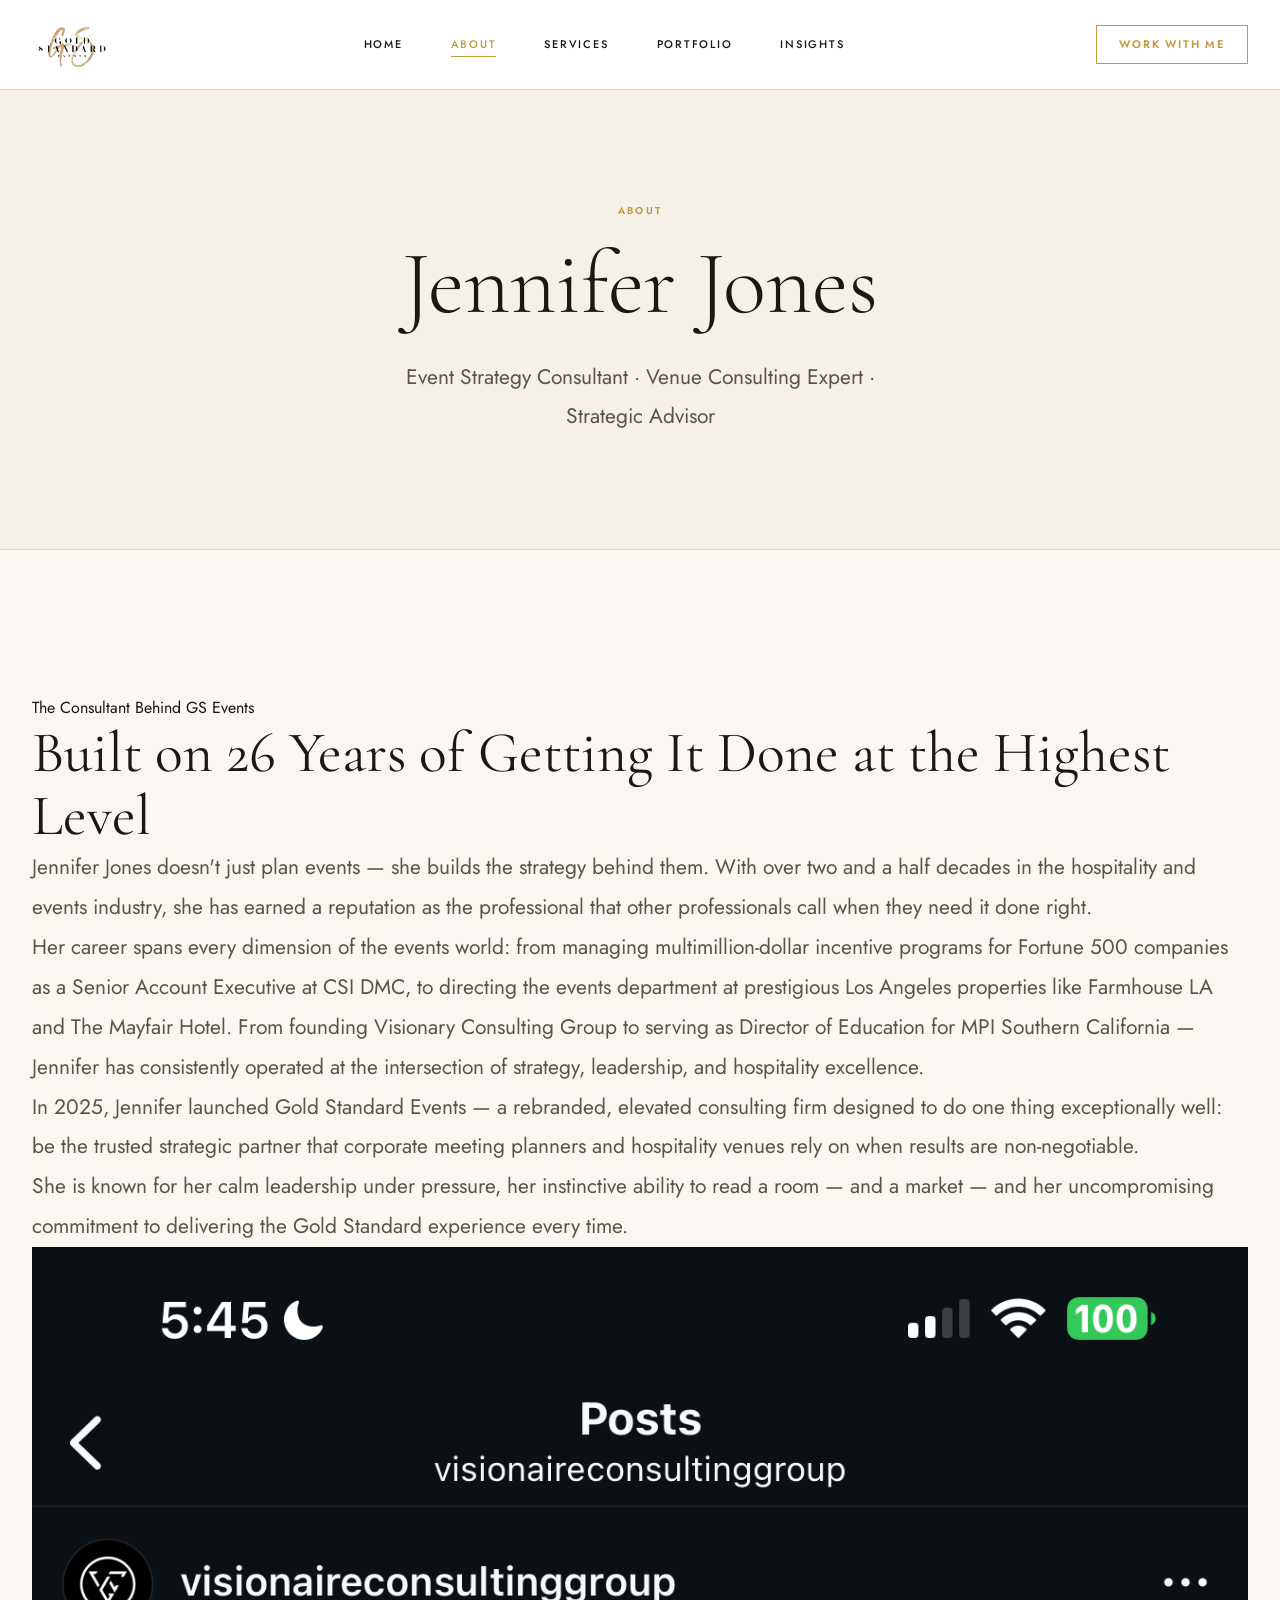
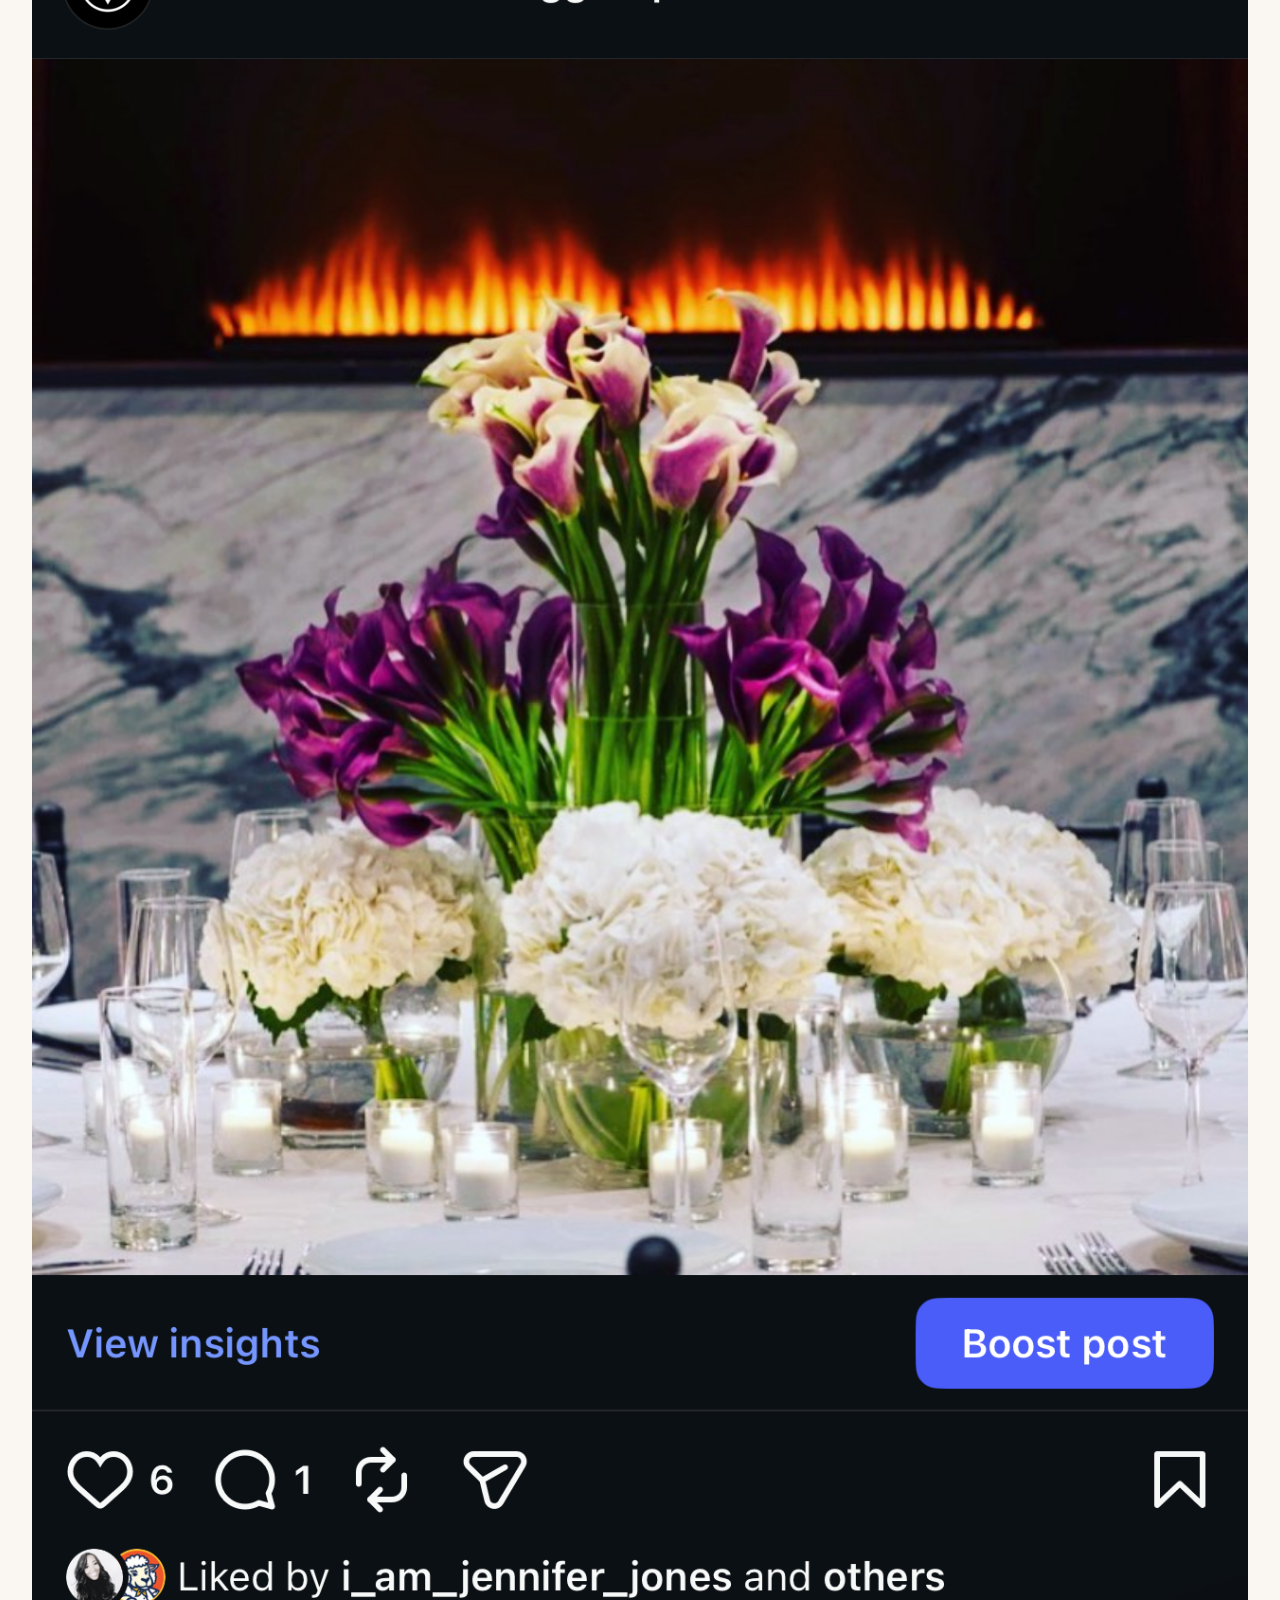
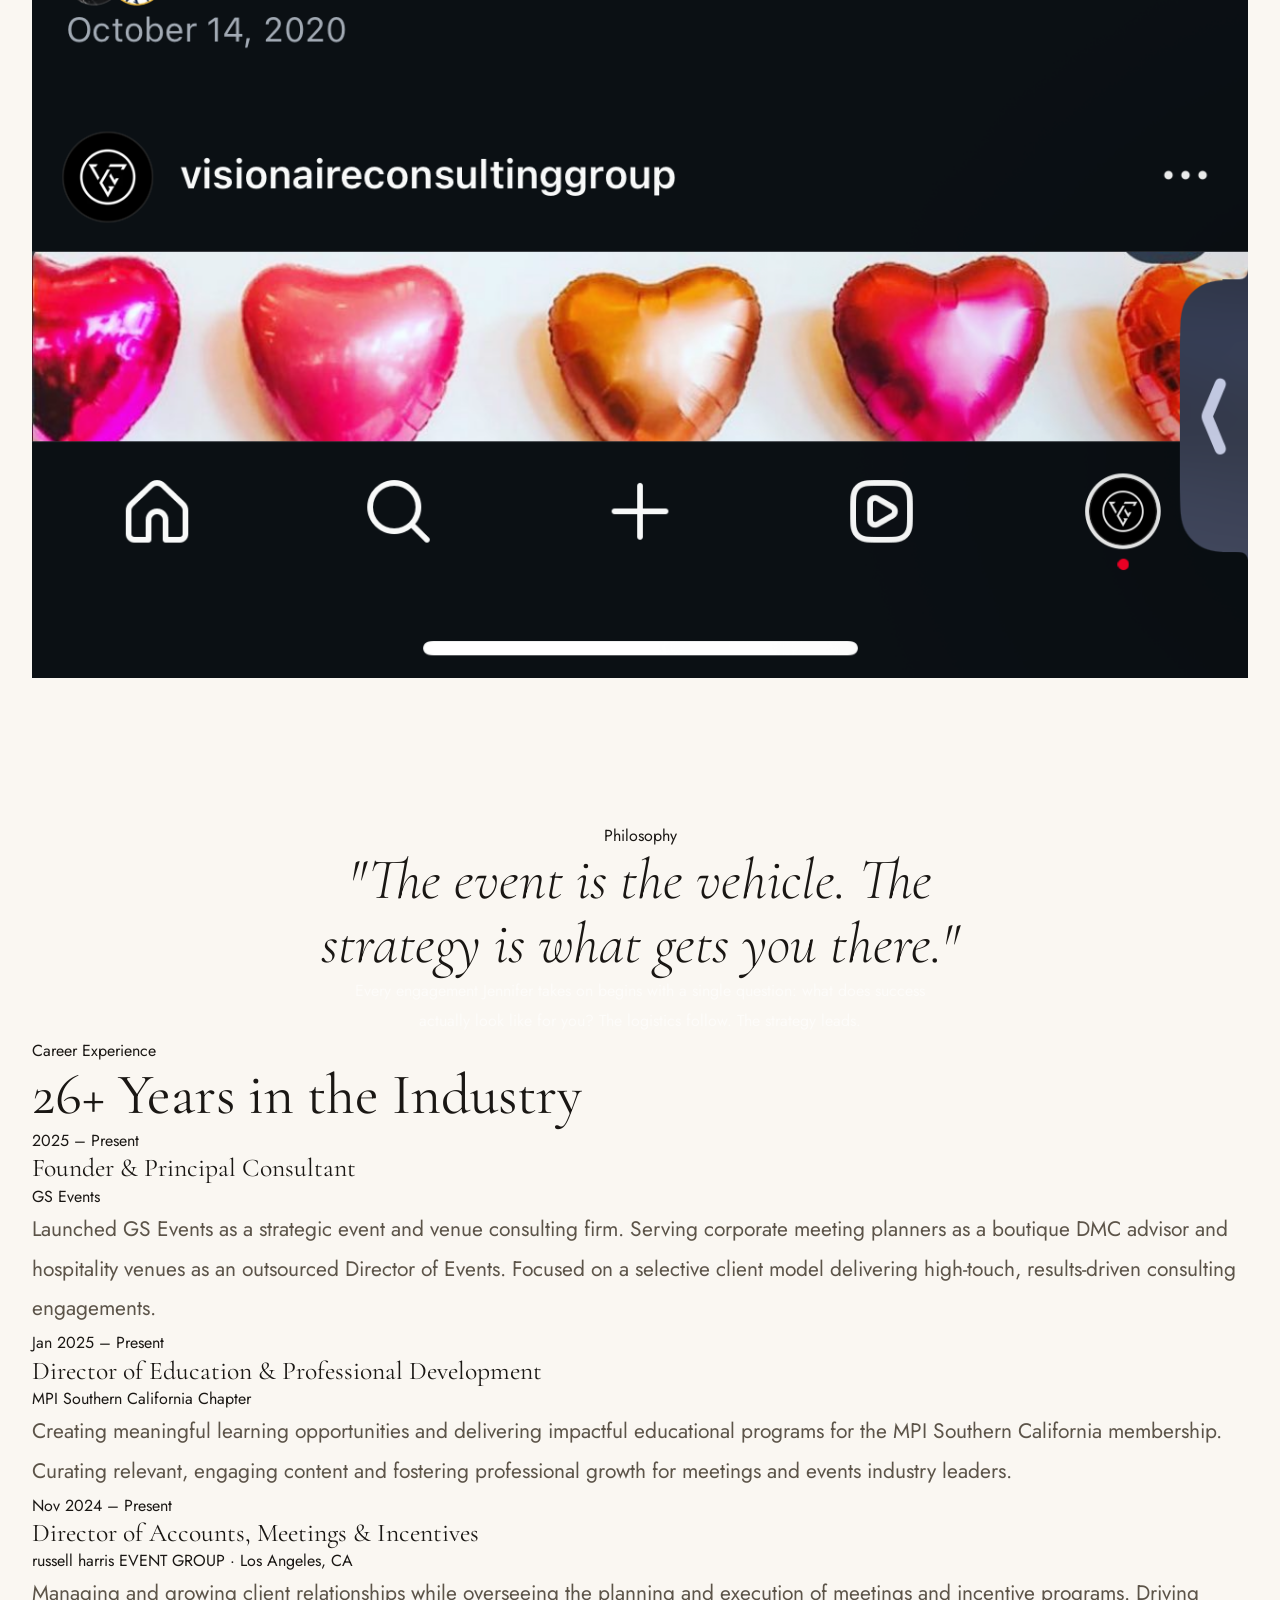
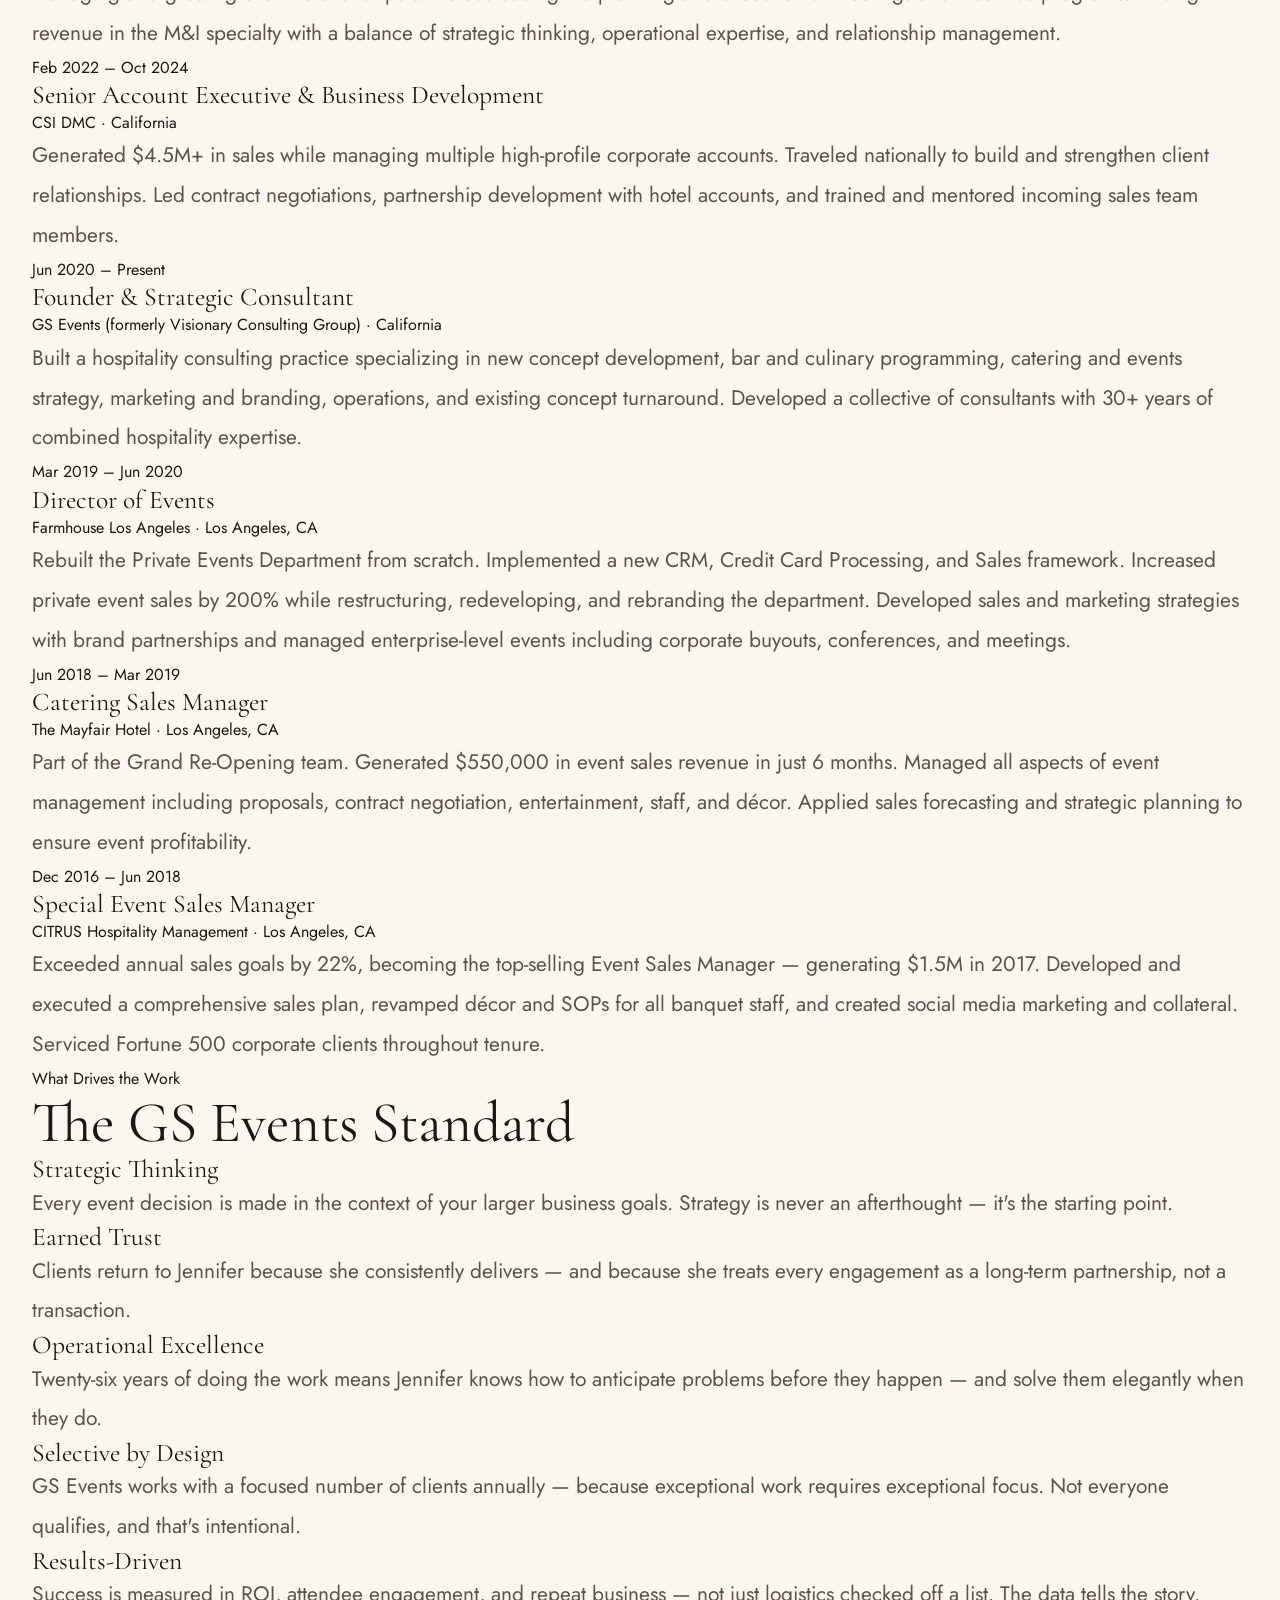
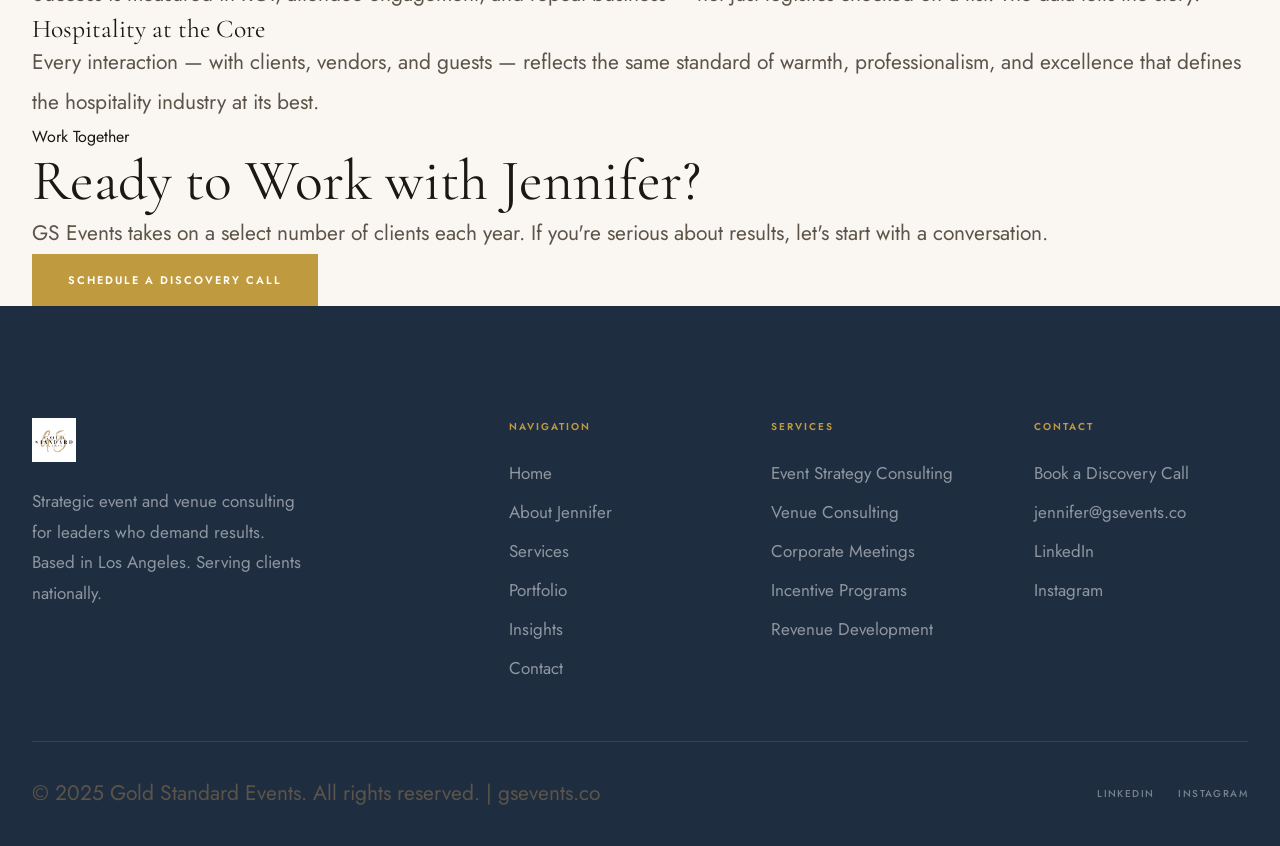
==== about.html @ e1d71a16 "Upload website files" ====
<!DOCTYPE html>
<html lang="en">
<head>
  <meta charset="UTF-8" />
  <meta name="viewport" content="width=device-width, initial-scale=1.0" />
  <title>About Jennifer Jones — Gold Standard Events</title>
  <meta name="description" content="Meet Jennifer Jones — founder of GS Events, strategic event consultant, and trusted advisor with over 26 years of hospitality and events expertise." />
  <link rel="icon" type="image/png" href="assets/images/logo-1.png" />
  <link rel="stylesheet" href="css/style.css" />
</head>
<body>

  <!-- ===== Navigation ===== -->
  <nav class="nav nav--scrolled">
    <div class="nav__inner">
      <a href="index.html" class="nav__logo">
        <img src="assets/images/logo-1.png" alt="GS Events" />
      </a>
      <div class="nav__links">
        <a href="index.html" class="nav__link">Home</a>
        <a href="about.html" class="nav__link active">About</a>
        <a href="services.html" class="nav__link">Services</a>
        <a href="portfolio.html" class="nav__link">Portfolio</a>
        <a href="insights.html" class="nav__link">Insights</a>
      </div>
      <a href="contact.html" class="nav__cta">Work With Me</a>
      <button class="nav__toggle" aria-label="Open menu">
        <span></span><span></span><span></span>
      </button>
    </div>
  </nav>

  <div class="nav-overlay">
    <button class="nav-overlay__close">✕</button>
    <a href="index.html" class="nav-overlay__link">Home</a>
    <a href="about.html" class="nav-overlay__link">About</a>
    <a href="services.html" class="nav-overlay__link">Services</a>
    <a href="portfolio.html" class="nav-overlay__link">Portfolio</a>
    <a href="insights.html" class="nav-overlay__link">Insights</a>
    <a href="contact.html" class="nav-overlay__link">Work With Me</a>
  </div>


  <!-- ===== Page Hero ===== -->
  <section class="page-hero">
    <span class="page-hero__label">About</span>
    <h1>Jennifer Jones</h1>
    <p class="page-hero__sub">Event Strategy Consultant · Venue Consulting Expert · Strategic Advisor</p>
  </section>


  <!-- ===== About Intro ===== -->
  <section class="about-intro section">
    <div class="container">
      <div class="about-intro__grid">
        <div class="about-intro__text fade-up">
          <span class="section-label">The Consultant Behind GS Events</span>
          <h2>Built on 26 Years of Getting It Done at the Highest Level</h2>
          <div class="divider--left"></div>
          <p>
            Jennifer Jones doesn't just plan events — she builds the strategy behind them. With over two and a half decades in the hospitality and events industry, she has earned a reputation as the professional that other professionals call when they need it done right.
          </p>
          <p>
            Her career spans every dimension of the events world: from managing multimillion-dollar incentive programs for Fortune 500 companies as a Senior Account Executive at CSI DMC, to directing the events department at prestigious Los Angeles properties like Farmhouse LA and The Mayfair Hotel. From founding Visionary Consulting Group to serving as Director of Education for MPI Southern California — Jennifer has consistently operated at the intersection of strategy, leadership, and hospitality excellence.
          </p>
          <p>
            In 2025, Jennifer launched Gold Standard Events — a rebranded, elevated consulting firm designed to do one thing exceptionally well: be the trusted strategic partner that corporate meeting planners and hospitality venues rely on when results are non-negotiable.
          </p>
          <p>
            She is known for her calm leadership under pressure, her instinctive ability to read a room — and a market — and her uncompromising commitment to delivering the Gold Standard experience every time.
          </p>
        </div>
        <div class="about-intro__photo fade-in delay-2">
          <div class="about-photo-frame">
            <img src="assets/images/headshot-2.PNG" alt="Jennifer Jones" loading="lazy" />
          </div>
        </div>
      </div>
    </div>
  </section>


  <!-- ===== Philosophy / Quote ===== -->
  <section style="background:var(--color-black); padding:var(--space-8) 0;">
    <div class="container--narrow text-center">
      <div class="fade-up">
        <span class="section-label--light">Philosophy</span>
        <h2 style="color:var(--color-white); font-style:italic; font-weight:300; margin:var(--space-3) 0;">
          "The event is the vehicle. The strategy is what gets you there."
        </h2>
        <div class="divider"></div>
        <p style="color:rgba(255,255,255,0.6); font-size:var(--text-md); max-width:600px; margin:0 auto;">
          Every engagement Jennifer takes on begins with a single question: what does success actually look like for you? The logistics follow. The strategy leads.
        </p>
      </div>
    </div>
  </section>


  <!-- ===== Experience Timeline ===== -->
  <section class="experience">
    <div class="container">
      <div class="experience__header fade-up">
        <span class="section-label">Career Experience</span>
        <h2 style="color:var(--color-black);">26+ Years in the Industry</h2>
      </div>

      <div class="timeline">

        <div class="timeline__item fade-up">
          <div class="timeline__date">2025 – Present</div>
          <div class="timeline__content">
            <h4>Founder & Principal Consultant</h4>
            <div class="company">GS Events</div>
            <p>Launched GS Events as a strategic event and venue consulting firm. Serving corporate meeting planners as a boutique DMC advisor and hospitality venues as an outsourced Director of Events. Focused on a selective client model delivering high-touch, results-driven consulting engagements.</p>
          </div>
        </div>

        <div class="timeline__item fade-up">
          <div class="timeline__date">Jan 2025 – Present</div>
          <div class="timeline__content">
            <h4>Director of Education & Professional Development</h4>
            <div class="company">MPI Southern California Chapter</div>
            <p>Creating meaningful learning opportunities and delivering impactful educational programs for the MPI Southern California membership. Curating relevant, engaging content and fostering professional growth for meetings and events industry leaders.</p>
          </div>
        </div>

        <div class="timeline__item fade-up">
          <div class="timeline__date">Nov 2024 – Present</div>
          <div class="timeline__content">
            <h4>Director of Accounts, Meetings & Incentives</h4>
            <div class="company">russell harris EVENT GROUP · Los Angeles, CA</div>
            <p>Managing and growing client relationships while overseeing the planning and execution of meetings and incentive programs. Driving revenue in the M&I specialty with a balance of strategic thinking, operational expertise, and relationship management.</p>
          </div>
        </div>

        <div class="timeline__item fade-up">
          <div class="timeline__date">Feb 2022 – Oct 2024</div>
          <div class="timeline__content">
            <h4>Senior Account Executive & Business Development</h4>
            <div class="company">CSI DMC · California</div>
            <p>Generated $4.5M+ in sales while managing multiple high-profile corporate accounts. Traveled nationally to build and strengthen client relationships. Led contract negotiations, partnership development with hotel accounts, and trained and mentored incoming sales team members.</p>
          </div>
        </div>

        <div class="timeline__item fade-up">
          <div class="timeline__date">Jun 2020 – Present</div>
          <div class="timeline__content">
            <h4>Founder & Strategic Consultant</h4>
            <div class="company">GS Events (formerly Visionary Consulting Group) · California</div>
            <p>Built a hospitality consulting practice specializing in new concept development, bar and culinary programming, catering and events strategy, marketing and branding, operations, and existing concept turnaround. Developed a collective of consultants with 30+ years of combined hospitality expertise.</p>
          </div>
        </div>

        <div class="timeline__item fade-up">
          <div class="timeline__date">Mar 2019 – Jun 2020</div>
          <div class="timeline__content">
            <h4>Director of Events</h4>
            <div class="company">Farmhouse Los Angeles · Los Angeles, CA</div>
            <p>Rebuilt the Private Events Department from scratch. Implemented a new CRM, Credit Card Processing, and Sales framework. Increased private event sales by 200% while restructuring, redeveloping, and rebranding the department. Developed sales and marketing strategies with brand partnerships and managed enterprise-level events including corporate buyouts, conferences, and meetings.</p>
          </div>
        </div>

        <div class="timeline__item fade-up">
          <div class="timeline__date">Jun 2018 – Mar 2019</div>
          <div class="timeline__content">
            <h4>Catering Sales Manager</h4>
            <div class="company">The Mayfair Hotel · Los Angeles, CA</div>
            <p>Part of the Grand Re-Opening team. Generated $550,000 in event sales revenue in just 6 months. Managed all aspects of event management including proposals, contract negotiation, entertainment, staff, and décor. Applied sales forecasting and strategic planning to ensure event profitability.</p>
          </div>
        </div>

        <div class="timeline__item fade-up">
          <div class="timeline__date">Dec 2016 – Jun 2018</div>
          <div class="timeline__content">
            <h4>Special Event Sales Manager</h4>
            <div class="company">CITRUS Hospitality Management · Los Angeles, CA</div>
            <p>Exceeded annual sales goals by 22%, becoming the top-selling Event Sales Manager — generating $1.5M in 2017. Developed and executed a comprehensive sales plan, revamped décor and SOPs for all banquet staff, and created social media marketing and collateral. Serviced Fortune 500 corporate clients throughout tenure.</p>
          </div>
        </div>

      </div>
    </div>
  </section>


  <!-- ===== Core Values ===== -->
  <section class="values">
    <div class="container">
      <div class="values__header fade-up">
        <span class="section-label--light">What Drives the Work</span>
        <h2>The GS Events Standard</h2>
      </div>
      <div class="values__grid">
        <div class="value-card fade-up delay-1">
          <div class="value-card__icon"></div>
          <h4>Strategic Thinking</h4>
          <p>Every event decision is made in the context of your larger business goals. Strategy is never an afterthought — it's the starting point.</p>
        </div>
        <div class="value-card fade-up delay-2">
          <div class="value-card__icon"></div>
          <h4>Earned Trust</h4>
          <p>Clients return to Jennifer because she consistently delivers — and because she treats every engagement as a long-term partnership, not a transaction.</p>
        </div>
        <div class="value-card fade-up delay-3">
          <div class="value-card__icon"></div>
          <h4>Operational Excellence</h4>
          <p>Twenty-six years of doing the work means Jennifer knows how to anticipate problems before they happen — and solve them elegantly when they do.</p>
        </div>
        <div class="value-card fade-up delay-1">
          <div class="value-card__icon"></div>
          <h4>Selective by Design</h4>
          <p>GS Events works with a focused number of clients annually — because exceptional work requires exceptional focus. Not everyone qualifies, and that's intentional.</p>
        </div>
        <div class="value-card fade-up delay-2">
          <div class="value-card__icon"></div>
          <h4>Results-Driven</h4>
          <p>Success is measured in ROI, attendee engagement, and repeat business — not just logistics checked off a list. The data tells the story.</p>
        </div>
        <div class="value-card fade-up delay-3">
          <div class="value-card__icon"></div>
          <h4>Hospitality at the Core</h4>
          <p>Every interaction — with clients, vendors, and guests — reflects the same standard of warmth, professionalism, and excellence that defines the hospitality industry at its best.</p>
        </div>
      </div>
    </div>
  </section>


  <!-- ===== CTA ===== -->
  <section class="cta-section">
    <div class="container">
      <div class="cta-section__inner fade-up">
        <span class="section-label">Work Together</span>
        <h2>Ready to Work with Jennifer?</h2>
        <div class="divider"></div>
        <p>GS Events takes on a select number of clients each year. If you're serious about results, let's start with a conversation.</p>
        <a href="contact.html" class="btn btn--gold">Schedule a Discovery Call</a>
      </div>
    </div>
  </section>


  <!-- ===== Footer ===== -->
  <footer class="footer">
    <div class="container">
      <div class="footer__inner">
        <div class="footer__brand">
          <img src="assets/images/logo-1.png" alt="GS Events" />
          <p>Strategic event and venue consulting for leaders who demand results. Based in Los Angeles. Serving clients nationally.</p>
        </div>
        <div class="footer__col">
          <h6>Navigation</h6>
          <ul>
            <li><a href="index.html">Home</a></li>
            <li><a href="about.html">About Jennifer</a></li>
            <li><a href="services.html">Services</a></li>
            <li><a href="portfolio.html">Portfolio</a></li>
            <li><a href="insights.html">Insights</a></li>
            <li><a href="contact.html">Contact</a></li>
          </ul>
        </div>
        <div class="footer__col">
          <h6>Services</h6>
          <ul>
            <li><a href="services.html#event-strategy">Event Strategy Consulting</a></li>
            <li><a href="services.html#venue-consulting">Venue Consulting</a></li>
            <li><a href="services.html#event-strategy">Corporate Meetings</a></li>
            <li><a href="services.html#event-strategy">Incentive Programs</a></li>
            <li><a href="services.html#venue-consulting">Revenue Development</a></li>
          </ul>
        </div>
        <div class="footer__col">
          <h6>Contact</h6>
          <ul>
            <li><a href="contact.html">Book a Discovery Call</a></li>
            <li><a href="mailto:jennifer@gsevents.co">jennifer@gsevents.co</a></li>
            <li><a href="#">LinkedIn</a></li>
            <li><a href="#">Instagram</a></li>
          </ul>
        </div>
      </div>
      <div class="footer__bottom">
        <p>&copy; 2025 Gold Standard Events. All rights reserved. | gsevents.co</p>
        <div class="footer__social">
          <a href="#">LinkedIn</a>
          <a href="#">Instagram</a>
        </div>
      </div>
    </div>
  </footer>

  <script src="js/main.js"></script>
</body>
</html>
---- css/style.css ----
/* ============================================================
   Gold Standard Events — gsevents.co
   Light · Warm · Editorial Design System
   ============================================================ */

@import url('https://fonts.googleapis.com/css2?family=Cormorant+Garamond:ital,wght@0,300;0,400;0,500;0,600;1,300;1,400;1,500&family=Jost:wght@300;400;500;600&display=swap');

/* ── Variables ── */
:root {
  /* Palette: Cream · Warm White · Vibrant Gold · Deep Navy accent */
  --cream:        #FAF7F2;
  --warm-white:   #F5F0E8;
  --sand:         #EDE5D8;
  --gold:         #C09A3E;      /* richer, warmer gold to match logo */
  --gold-light:   #D4B05A;
  --gold-pale:    #F0E3C0;
  --gold-dark:    #9A7A28;
  --navy:         #1E2D40;      /* used only in footer + testimonial */
  --text-dark:    #1A1714;
  --text-mid:     #5C5449;
  --text-light:   #9A9088;
  --border:       #E2D9CC;
  --white:        #FFFFFF;

  /* Fonts */
  --serif:  'Cormorant Garamond', Georgia, serif;
  --sans:   'Jost', 'Helvetica Neue', Arial, sans-serif;

  /* Sizes — generous for readability */
  --xs:   0.9rem;
  --sm:   1.0625rem;
  --base: 1.1875rem;
  --md:   1.3125rem;
  --lg:   1.5625rem;
  --xl:   1.875rem;
  --2xl:  2.25rem;
  --3xl:  3rem;
  --4xl:  4rem;

  /* Spacing */
  --s1: 0.5rem;
  --s2: 1rem;
  --s3: 1.5rem;
  --s4: 2rem;
  --s5: 3rem;
  --s6: 4.5rem;
  --s7: 7rem;
  --s8: 9rem;

  /* Layout */
  --max:      1280px;
  --max-text: 760px;
  --nav-h:    90px;

  /* Transitions */
  --fast: 0.18s ease;
  --mid:  0.35s ease;
  --slow: 0.6s ease;

  /* Shadows */
  --shadow-sm: 0 2px 16px rgba(28,26,23,0.06);
  --shadow-md: 0 8px 40px rgba(28,26,23,0.10);
  --shadow-lg: 0 20px 60px rgba(28,26,23,0.13);
}

/* ── Reset ── */
*, *::before, *::after { box-sizing: border-box; margin: 0; padding: 0; }
html { font-size: 16px; scroll-behavior: smooth; -webkit-font-smoothing: antialiased; }
body { font-family: var(--sans); color: var(--text-dark); background: var(--cream); line-height: 1.7; overflow-x: hidden; }
img { max-width: 100%; height: auto; display: block; }
a { color: inherit; text-decoration: none; }
ul { list-style: none; }
button, input, select, textarea { font-family: var(--sans); }

/* ── Type ── */
h1,h2,h3,h4,h5 { font-family: var(--serif); font-weight: 400; line-height: 1.1; }
h1 { font-size: clamp(3.2rem, 7vw, 6.5rem); }
h2 { font-size: clamp(2.4rem, 4.5vw, 4rem); }
h3 { font-size: clamp(1.8rem, 3vw, 2.8rem); }
h4 { font-size: clamp(1.3rem, 2vw, 2rem); }
p  { font-size: var(--md); line-height: 1.9; color: var(--text-mid); }

/* ── Layout helpers ── */
.container { width: 100%; max-width: var(--max); margin: 0 auto; padding: 0 var(--s4); }
.container--narrow { max-width: var(--max-text); margin: 0 auto; padding: 0 var(--s4); }
.section { padding: var(--s8) 0; }
.section--warm { background: var(--warm-white); }
.section--sand { background: var(--sand); }
.section--navy { background: var(--navy); }
.text-center { text-align: center; }
.serif { font-family: var(--serif); }

/* ── Section label (eyebrow) ── */
.eyebrow {
  display: inline-block;
  font-family: var(--sans);
  font-size: 13px;
  font-weight: 600;
  letter-spacing: 0.18em;
  text-transform: uppercase;
  color: var(--gold);
  margin-bottom: var(--s2);
}

/* ── Gold rule ── */
.rule { width: 48px; height: 1px; background: var(--gold); margin: var(--s3) 0; }
.rule--center { margin: var(--s3) auto; }

/* ── Buttons ── */
.btn {
  display: inline-flex;
  align-items: center;
  gap: 8px;
  font-family: var(--sans);
  font-size: 11px;
  font-weight: 600;
  letter-spacing: 0.18em;
  text-transform: uppercase;
  padding: 1rem 2.2rem;
  border: 1px solid transparent;
  cursor: pointer;
  transition: all var(--mid);
  white-space: nowrap;
}
.btn--gold    { background: var(--gold); color: var(--white); border-color: var(--gold); }
.btn--gold:hover { background: var(--gold-dark); border-color: var(--gold-dark); }
.btn--outline { background: transparent; color: var(--gold); border-color: var(--gold); }
.btn--outline:hover { background: var(--gold); color: var(--white); }
.btn--dark    { background: var(--navy); color: var(--white); border-color: var(--navy); }
.btn--dark:hover { opacity: 0.85; }
.btn--white   { background: var(--white); color: var(--text-dark); border-color: var(--white); }
.btn--white:hover { background: var(--cream); }


/* ════════════════════════════════════════
   NAVIGATION
════════════════════════════════════════ */
.nav {
  position: fixed;
  top: 0; left: 0; right: 0;
  z-index: 1000;
  height: var(--nav-h);
  display: flex;
  align-items: center;
  transition: all var(--mid);
}
.nav--top {
  background: var(--white);
  border-bottom: 1px solid var(--border);
}
.nav--scrolled {
  background: var(--white);
  border-bottom: 1px solid var(--border);
  box-shadow: var(--shadow-sm);
}
.nav__inner {
  display: flex;
  align-items: center;
  justify-content: space-between;
  width: 100%;
  max-width: var(--max);
  margin: 0 auto;
  padding: 0 var(--s4);
}
.nav__logo img { height: 80px; width: auto; }

.nav__links { display: flex; align-items: center; gap: var(--s5); }
.nav__link {
  font-size: 11px;
  font-weight: 500;
  letter-spacing: 0.16em;
  text-transform: uppercase;
  color: var(--text-dark);
  transition: color var(--fast);
  position: relative;
}
.nav__link::after {
  content: '';
  position: absolute;
  bottom: -3px; left: 0;
  width: 0; height: 1px;
  background: var(--gold);
  transition: width var(--mid);
}
.nav__link:hover, .nav__link.active { color: var(--gold); }
.nav__link:hover::after, .nav__link.active::after { width: 100%; }

/* Nav is always white — no transparent override needed */

.nav__cta {
  font-size: 11px;
  font-weight: 600;
  letter-spacing: 0.16em;
  text-transform: uppercase;
  color: var(--gold);
  border: 1px solid var(--gold);
  padding: 0.55rem 1.4rem;
  transition: all var(--mid);
}
.nav__cta:hover { background: var(--gold); color: var(--white); }

.nav__toggle {
  display: none;
  flex-direction: column;
  gap: 5px;
  background: none;
  border: none;
  cursor: pointer;
  padding: var(--s1);
}
.nav__toggle span { display: block; width: 22px; height: 1px; background: var(--text-dark); transition: all var(--fast); }

/* Mobile overlay */
.nav-overlay {
  display: none;
  position: fixed;
  inset: 0;
  background: var(--white);
  z-index: 1100;
  flex-direction: column;
  align-items: center;
  justify-content: center;
  gap: var(--s4);
}
.nav-overlay.open { display: flex; }
.nav-overlay__close {
  position: absolute; top: var(--s4); right: var(--s4);
  font-size: 1.4rem; background: none; border: none; cursor: pointer; color: var(--text-dark);
}
.nav-overlay__link {
  font-family: var(--serif);
  font-size: var(--3xl);
  font-weight: 300;
  color: var(--text-dark);
  transition: color var(--fast);
}
.nav-overlay__link:hover { color: var(--gold); }


/* ════════════════════════════════════════
   HERO — Light, Editorial, Split Layout
════════════════════════════════════════ */
.hero {
  position: relative;
  min-height: 100vh;
  display: grid;
  grid-template-columns: 1fr 1fr;
  overflow: hidden;
  background: var(--cream);
  padding-top: var(--nav-h);
}

/* Left: text panel */
.hero__content {
  display: flex;
  flex-direction: column;
  justify-content: center;
  padding: var(--s8) var(--s5) var(--s8) max(var(--s5), calc((100vw - var(--max)) / 2 + var(--s4)));
  position: relative;
  z-index: 2;
}
.hero__eyebrow {
  font-size: 11px;
  font-weight: 600;
  letter-spacing: 0.28em;
  text-transform: uppercase;
  color: var(--gold);
  margin-bottom: var(--s3);
  display: flex;
  align-items: center;
  gap: var(--s2);
}
.hero__eyebrow::before {
  content: '';
  display: inline-block;
  width: 36px;
  height: 1px;
  background: var(--gold);
  flex-shrink: 0;
}
.hero__headline {
  font-family: var(--serif);
  font-size: clamp(3.5rem, 6.5vw, 7rem);
  font-weight: 300;
  line-height: 1.02;
  color: var(--text-dark);
  margin-bottom: var(--s4);
  letter-spacing: -0.02em;
}
.hero__headline em {
  font-style: italic;
  color: var(--gold);
  display: block;
}
.hero__sub {
  font-size: var(--lg);
  font-weight: 300;
  line-height: 1.85;
  color: var(--text-mid);
  max-width: 460px;
  margin-bottom: var(--s5);
}
.hero__actions { display: flex; gap: var(--s3); flex-wrap: wrap; }

/* Right: photo panel */
.hero__photo {
  position: relative;
  overflow: hidden;
}
.hero__photo img {
  width: 100%;
  height: 100%;
  object-fit: cover;
  object-position: center top;
  display: block;
}
/* Gold accent bar on photo edge */
.hero__photo::before {
  content: '';
  position: absolute;
  top: var(--s7); bottom: var(--s7);
  left: 0;
  width: 3px;
  background: var(--gold);
  z-index: 2;
}

/* Scroll cue */
.hero__scroll {
  display: none; /* hidden in split layout */
}
.hero__scroll-line { width: 1px; height: 44px; background: linear-gradient(to bottom, var(--gold), transparent); }
@keyframes scrollBounce {
  0%, 100% { transform: translateX(-50%) translateY(0); }
  50% { transform: translateX(-50%) translateY(7px); }
}


/* ════════════════════════════════════════
   INTRO STRIP (below hero)
════════════════════════════════════════ */
.intro-strip {
  background: var(--white);
  padding: var(--s6) 0;
  border-bottom: 1px solid var(--border);
}
.intro-strip__inner {
  display: flex;
  align-items: center;
  justify-content: center;
  gap: var(--s7);
  flex-wrap: wrap;
  text-align: center;
}
.intro-strip__stat {}
.intro-strip__num {
  font-family: var(--serif);
  font-size: var(--3xl);
  font-weight: 300;
  color: var(--gold);
  display: block;
  line-height: 1;
  margin-bottom: 6px;
}
.intro-strip__label {
  font-size: 11px;
  font-weight: 500;
  letter-spacing: 0.14em;
  text-transform: uppercase;
  color: var(--text-light);
}
.intro-strip__divider { width: 1px; height: 50px; background: var(--border); }


/* ════════════════════════════════════════
   ABOUT SECTION
════════════════════════════════════════ */
.about {
  padding: var(--s8) 0;
  background: var(--cream);
}
.about__inner {
  display: grid;
  grid-template-columns: 5fr 4fr;
  gap: var(--s7);
  align-items: start;
}
.about__text .eyebrow { margin-bottom: var(--s2); }
.about__text h2 { color: var(--text-dark); margin-bottom: var(--s3); }
.about__text p { margin-bottom: var(--s3); font-size: var(--md); }
.about__text p:last-of-type { margin-bottom: var(--s4); }

.about__photo { position: sticky; top: calc(var(--nav-h) + var(--s4)); }
.about__photo-frame {
  position: relative;
  padding: 18px 0 0 18px;
}
.about__photo-frame::before {
  content: '';
  position: absolute;
  top: 0; left: 0;
  right: 18px; bottom: 18px;
  border: 1px solid var(--gold);
}
.about__photo-frame img {
  position: relative; z-index: 1;
  width: 100%;
  aspect-ratio: 3/4;
  object-fit: cover;
  object-position: top;
}

/* Quote pull */
.pull-quote {
  border-left: 3px solid var(--gold);
  padding: 1rem 1.4rem;
  margin: var(--s3) 0 var(--s4);
  background: var(--warm-white);
}
.pull-quote p {
  font-family: var(--serif);
  font-size: 1.3rem;
  font-style: italic;
  color: var(--text-dark);
  line-height: 1.6;
  margin: 0;
}


/* ════════════════════════════════════════
   SERVICES SECTION
════════════════════════════════════════ */
.services {
  padding: var(--s8) 0;
  background: var(--warm-white);
}
.services__header {
  text-align: center;
  margin-bottom: var(--s7);
}
.services__header h2 { color: var(--text-dark); margin-bottom: var(--s2); }
.services__header p { font-size: var(--md); max-width: 560px; margin: 0 auto; }

.services__grid {
  display: grid;
  grid-template-columns: 1fr 1fr;
  gap: var(--s4);
}
.service-card {
  background: var(--white);
  padding: var(--s6) var(--s5);
  border: 1px solid var(--border);
  position: relative;
  overflow: hidden;
  transition: transform var(--mid), box-shadow var(--mid);
}
.service-card::after {
  content: '';
  position: absolute;
  bottom: 0; left: 0;
  width: 100%; height: 3px;
  background: var(--gold);
  transform: scaleX(0);
  transform-origin: left;
  transition: transform var(--slow);
}
.service-card:hover { transform: translateY(-4px); box-shadow: var(--shadow-md); }
.service-card:hover::after { transform: scaleX(1); }

.service-card__num {
  font-family: var(--serif);
  font-size: 4rem;
  font-weight: 300;
  color: var(--gold-pale);
  line-height: 1;
  margin-bottom: var(--s3);
}
.service-card__title {
  font-family: var(--serif);
  font-size: var(--2xl);
  color: var(--text-dark);
  margin-bottom: var(--s2);
}
.service-card__desc {
  font-size: var(--sm);
  line-height: 1.9;
  color: var(--text-mid);
  margin-bottom: var(--s4);
}
.service-card__list {
  display: flex;
  flex-direction: column;
  gap: 8px;
  margin-bottom: var(--s4);
  padding-top: var(--s2);
  border-top: 1px solid var(--border);
}
.service-card__list li {
  font-size: var(--xs);
  font-weight: 500;
  letter-spacing: 0.08em;
  text-transform: uppercase;
  color: var(--text-light);
  display: flex;
  align-items: center;
  gap: 8px;
}
.service-card__list li::before { content: '—'; color: var(--gold); }
.service-card__link {
  display: inline-flex;
  align-items: center;
  gap: 6px;
  font-size: 11px;
  font-weight: 600;
  letter-spacing: 0.16em;
  text-transform: uppercase;
  color: var(--gold);
  transition: gap var(--fast);
}
.service-card__link::after { content: '→'; }
.service-card__link:hover { gap: 12px; }


/* ════════════════════════════════════════
   HOW I WORK (Process)
════════════════════════════════════════ */
.process {
  padding: var(--s8) 0;
  background: var(--cream);
}
.process__header { text-align: center; margin-bottom: var(--s7); }
.process__header h2 { color: var(--text-dark); margin-bottom: var(--s2); }

.process__steps {
  display: grid;
  grid-template-columns: repeat(4, 1fr);
  gap: var(--s4);
}
.process__step {
  padding: var(--s4);
  border-top: 2px solid var(--border);
  position: relative;
}
.process__step::before {
  content: '';
  position: absolute;
  top: -2px; left: 0;
  width: 0; height: 2px;
  background: var(--gold);
  transition: width var(--slow);
}
.process__step:hover::before { width: 100%; }
.process__num {
  font-family: var(--serif);
  font-size: var(--3xl);
  font-weight: 300;
  color: var(--gold-pale);
  line-height: 1;
  margin-bottom: var(--s2);
}
.process__step h4 {
  font-family: var(--sans);
  font-size: var(--sm);
  font-weight: 600;
  letter-spacing: 0.08em;
  text-transform: uppercase;
  color: var(--text-dark);
  margin-bottom: var(--s1);
}
.process__step p { font-size: var(--sm); }


/* ════════════════════════════════════════
   PORTFOLIO / GALLERY
════════════════════════════════════════ */
.portfolio {
  padding: var(--s8) 0;
  background: var(--warm-white);
}
.portfolio__header {
  display: flex;
  align-items: flex-end;
  justify-content: space-between;
  margin-bottom: var(--s6);
}
.portfolio__header h2 { color: var(--text-dark); }

.portfolio__grid {
  display: grid;
  grid-template-columns: 2fr 1fr;
  grid-template-rows: auto auto;
  gap: 12px;
}
.portfolio__item { position: relative; overflow: hidden; cursor: pointer; }
.portfolio__item--main { grid-row: span 2; }
.portfolio__item img {
  width: 100%; height: 100%;
  object-fit: cover;
  transition: transform var(--slow);
  display: block;
}
.portfolio__item--main img { height: 580px; }
.portfolio__item:not(.portfolio__item--main) img { height: 284px; }
.portfolio__item:hover img { transform: scale(1.04); }
.portfolio__item__overlay {
  position: absolute; inset: 0;
  background: linear-gradient(to top, rgba(28,26,23,0.75) 0%, transparent 55%);
  opacity: 0;
  transition: opacity var(--mid);
  display: flex;
  align-items: flex-end;
  padding: var(--s3);
}
.portfolio__item:hover .portfolio__item__overlay { opacity: 1; }
.portfolio__item__label { font-size: var(--xs); font-weight: 500; letter-spacing: 0.12em; text-transform: uppercase; color: var(--gold-light); }
.portfolio__item__title { font-family: var(--serif); font-size: var(--xl); color: var(--white); font-weight: 400; margin-top: 4px; }


/* ════════════════════════════════════════
   TESTIMONIAL
════════════════════════════════════════ */
.testimonial {
  padding: var(--s8) 0;
  background: var(--navy);
  text-align: center;
}
.testimonial__inner { max-width: 820px; margin: 0 auto; padding: 0 var(--s4); }
.testimonial__mark {
  font-family: var(--serif);
  font-size: 7rem;
  color: var(--gold);
  line-height: 0.4;
  margin-bottom: var(--s4);
  opacity: 0.45;
}
.testimonial__text {
  font-family: var(--serif);
  font-size: clamp(1.4rem, 2.5vw, 2.2rem);
  font-weight: 300;
  font-style: italic;
  color: var(--white);
  line-height: 1.55;
  margin-bottom: var(--s4);
}
.testimonial__name {
  font-size: 11px;
  font-weight: 600;
  letter-spacing: 0.2em;
  text-transform: uppercase;
  color: var(--gold);
}
.testimonial__role { font-size: var(--xs); color: rgba(255,255,255,0.4); margin-top: 4px; letter-spacing: 0.08em; }


/* ════════════════════════════════════════
   IDEAL CLIENTS
════════════════════════════════════════ */
.ideal {
  padding: var(--s8) 0;
  background: var(--cream);
}
.ideal__header { text-align: center; margin-bottom: var(--s7); }
.ideal__header h2 { color: var(--text-dark); }
.ideal__grid { display: grid; grid-template-columns: 1fr 1fr; gap: var(--s4); }
.ideal-card {
  padding: var(--s5);
  background: var(--white);
  border: 1px solid var(--border);
}
.ideal-card h4 {
  font-family: var(--sans);
  font-size: 11px;
  font-weight: 600;
  letter-spacing: 0.2em;
  text-transform: uppercase;
  color: var(--gold);
  margin-bottom: var(--s3);
  padding-bottom: var(--s2);
  border-bottom: 1px solid var(--border);
}
.ideal-card ul { display: flex; flex-direction: column; gap: var(--s1); }
.ideal-card ul li {
  font-size: var(--sm);
  color: var(--text-mid);
  display: flex;
  gap: 10px;
  padding: var(--s1) 0;
  border-bottom: 1px solid var(--warm-white);
}
.ideal-card ul li::before { content: '›'; color: var(--gold); font-size: 1rem; flex-shrink: 0; }


/* ════════════════════════════════════════
   CTA SECTION
════════════════════════════════════════ */
.cta {
  padding: var(--s8) 0;
  background: var(--warm-white);
  text-align: center;
}
.cta__inner { max-width: 680px; margin: 0 auto; }
.cta__inner h2 { color: var(--text-dark); margin-bottom: var(--s3); }
.cta__inner p { font-size: var(--md); margin-bottom: var(--s5); }


/* ════════════════════════════════════════
   FOOTER
════════════════════════════════════════ */
.footer {
  background: var(--navy);
  color: var(--white);
  padding: var(--s7) 0 var(--s4);
}
.footer__inner {
  display: grid;
  grid-template-columns: 2fr 1fr 1fr 1fr;
  gap: var(--s5);
  padding-bottom: var(--s5);
  border-bottom: 1px solid rgba(255,255,255,0.1);
  margin-bottom: var(--s4);
}
.footer__brand img { height: 44px; margin-bottom: var(--s3); }
.footer__brand p { font-size: var(--sm); color: rgba(255,255,255,0.5); line-height: 1.8; max-width: 270px; }
.footer__col h6 {
  font-size: 10px; font-weight: 600; letter-spacing: 0.2em; text-transform: uppercase;
  color: var(--gold); margin-bottom: var(--s3);
}
.footer__col li { margin-bottom: 10px; }
.footer__col li a { font-size: var(--sm); color: rgba(255,255,255,0.5); transition: color var(--fast); }
.footer__col li a:hover { color: var(--white); }
.footer__bottom {
  display: flex; align-items: center; justify-content: space-between;
  font-size: var(--xs); color: rgba(255,255,255,0.35);
}
.footer__social { display: flex; gap: var(--s3); }
.footer__social a { font-size: 10px; font-weight: 500; letter-spacing: 0.14em; text-transform: uppercase; color: rgba(255,255,255,0.4); transition: color var(--fast); }
.footer__social a:hover { color: var(--gold); }


/* ════════════════════════════════════════
   CONTACT PAGE
════════════════════════════════════════ */
.page-hero {
  padding-top: calc(var(--nav-h) + var(--s7));
  padding-bottom: var(--s7);
  background: var(--warm-white);
  text-align: center;
  border-bottom: 1px solid var(--border);
}
.page-hero__label {
  display: block;
  font-size: 10px; font-weight: 600; letter-spacing: 0.22em; text-transform: uppercase;
  color: var(--gold); margin-bottom: var(--s2);
}
.page-hero h1 { color: var(--text-dark); font-weight: 300; margin-bottom: var(--s3); }
.page-hero p { font-size: var(--md); color: var(--text-mid); max-width: 520px; margin: 0 auto; }

.contact-section { padding: var(--s8) 0; background: var(--cream); }
.contact-section__inner { display: grid; grid-template-columns: 5fr 4fr; gap: var(--s7); align-items: start; }

.contact-info .eyebrow { margin-bottom: var(--s2); }
.contact-info h2 { color: var(--text-dark); margin-bottom: var(--s3); }
.contact-info > p { font-size: var(--md); margin-bottom: var(--s3); }
.contact-details { margin-top: var(--s5); display: flex; flex-direction: column; gap: var(--s3); }
.contact-detail { display: flex; gap: var(--s3); }
.contact-detail__label {
  font-size: 10px; font-weight: 600; letter-spacing: 0.16em; text-transform: uppercase;
  color: var(--gold); min-width: 90px; padding-top: 2px;
}
.contact-detail__value { font-size: var(--sm); color: var(--text-mid); }

.contact-form {
  background: var(--white);
  padding: var(--s6);
  border: 1px solid var(--border);
  box-shadow: var(--shadow-sm);
}
.contact-form h3 { font-family: var(--serif); font-size: var(--2xl); color: var(--text-dark); margin-bottom: var(--s4); }
.form-group { margin-bottom: var(--s3); }
.form-group label {
  display: block; font-size: 10px; font-weight: 600; letter-spacing: 0.14em; text-transform: uppercase;
  color: var(--text-mid); margin-bottom: 8px;
}
.form-group input, .form-group select, .form-group textarea {
  width: 100%; padding: 0.85rem 1rem;
  font-size: var(--sm); color: var(--text-dark);
  background: var(--cream); border: 1px solid var(--border);
  outline: none; transition: border-color var(--fast);
}
.form-group input:focus, .form-group select:focus, .form-group textarea:focus { border-color: var(--gold); }
.form-group textarea { height: 130px; resize: vertical; }
.form-row { display: grid; grid-template-columns: 1fr 1fr; gap: var(--s2); }


/* ════════════════════════════════════════
   ANIMATIONS
════════════════════════════════════════ */
.fade-up { opacity: 0; transform: translateY(28px); transition: opacity 0.7s ease, transform 0.7s ease; }
.fade-up.visible { opacity: 1; transform: translateY(0); }
.fade-in { opacity: 0; transition: opacity 0.8s ease; }
.fade-in.visible { opacity: 1; }
.delay-1 { transition-delay: 0.1s; }
.delay-2 { transition-delay: 0.2s; }
.delay-3 { transition-delay: 0.3s; }
.delay-4 { transition-delay: 0.4s; }


/* ════════════════════════════════════════
   RESPONSIVE
════════════════════════════════════════ */
@media (max-width: 1024px) {
  .footer__inner { grid-template-columns: 1fr 1fr; gap: var(--s5); }
  .process__steps { grid-template-columns: 1fr 1fr; }
}

@media (max-width: 860px) {
  :root { --s7: 4rem; --s8: 5rem; }
  .nav__links, .nav__cta { display: none; }
  .nav__toggle { display: flex; }
  /* Hero stacks on mobile */
  .hero {
    grid-template-columns: 1fr;
    grid-template-rows: auto 55vw;
  }
  .hero__content {
    padding: var(--s6) var(--s4) var(--s4);
    order: 1;
  }
  .hero__photo { order: 2; }
  .hero__photo::before { display: none; }
  .about__inner { grid-template-columns: 1fr; }
  .about__photo { position: static; order: -1; }
  .services__grid { grid-template-columns: 1fr; }
  .portfolio__grid { grid-template-columns: 1fr; }
  .portfolio__item--main { grid-row: span 1; }
  .portfolio__item--main img, .portfolio__item:not(.portfolio__item--main) img { height: 300px; }
  .ideal__grid { grid-template-columns: 1fr; }
  .contact-section__inner { grid-template-columns: 1fr; }
  .footer__inner { grid-template-columns: 1fr; }
  .intro-strip__divider { display: none; }
  .intro-strip__inner { gap: var(--s4); }
}

@media (max-width: 600px) {
  :root { --s7: 3rem; --s8: 4rem; }
  .hero__actions { flex-direction: column; align-items: flex-start; }
  .portfolio__header { flex-direction: column; align-items: flex-start; gap: var(--s2); }
  .process__steps { grid-template-columns: 1fr; }
  .form-row { grid-template-columns: 1fr; }
  .footer__bottom { flex-direction: column; gap: var(--s2); text-align: center; }
}
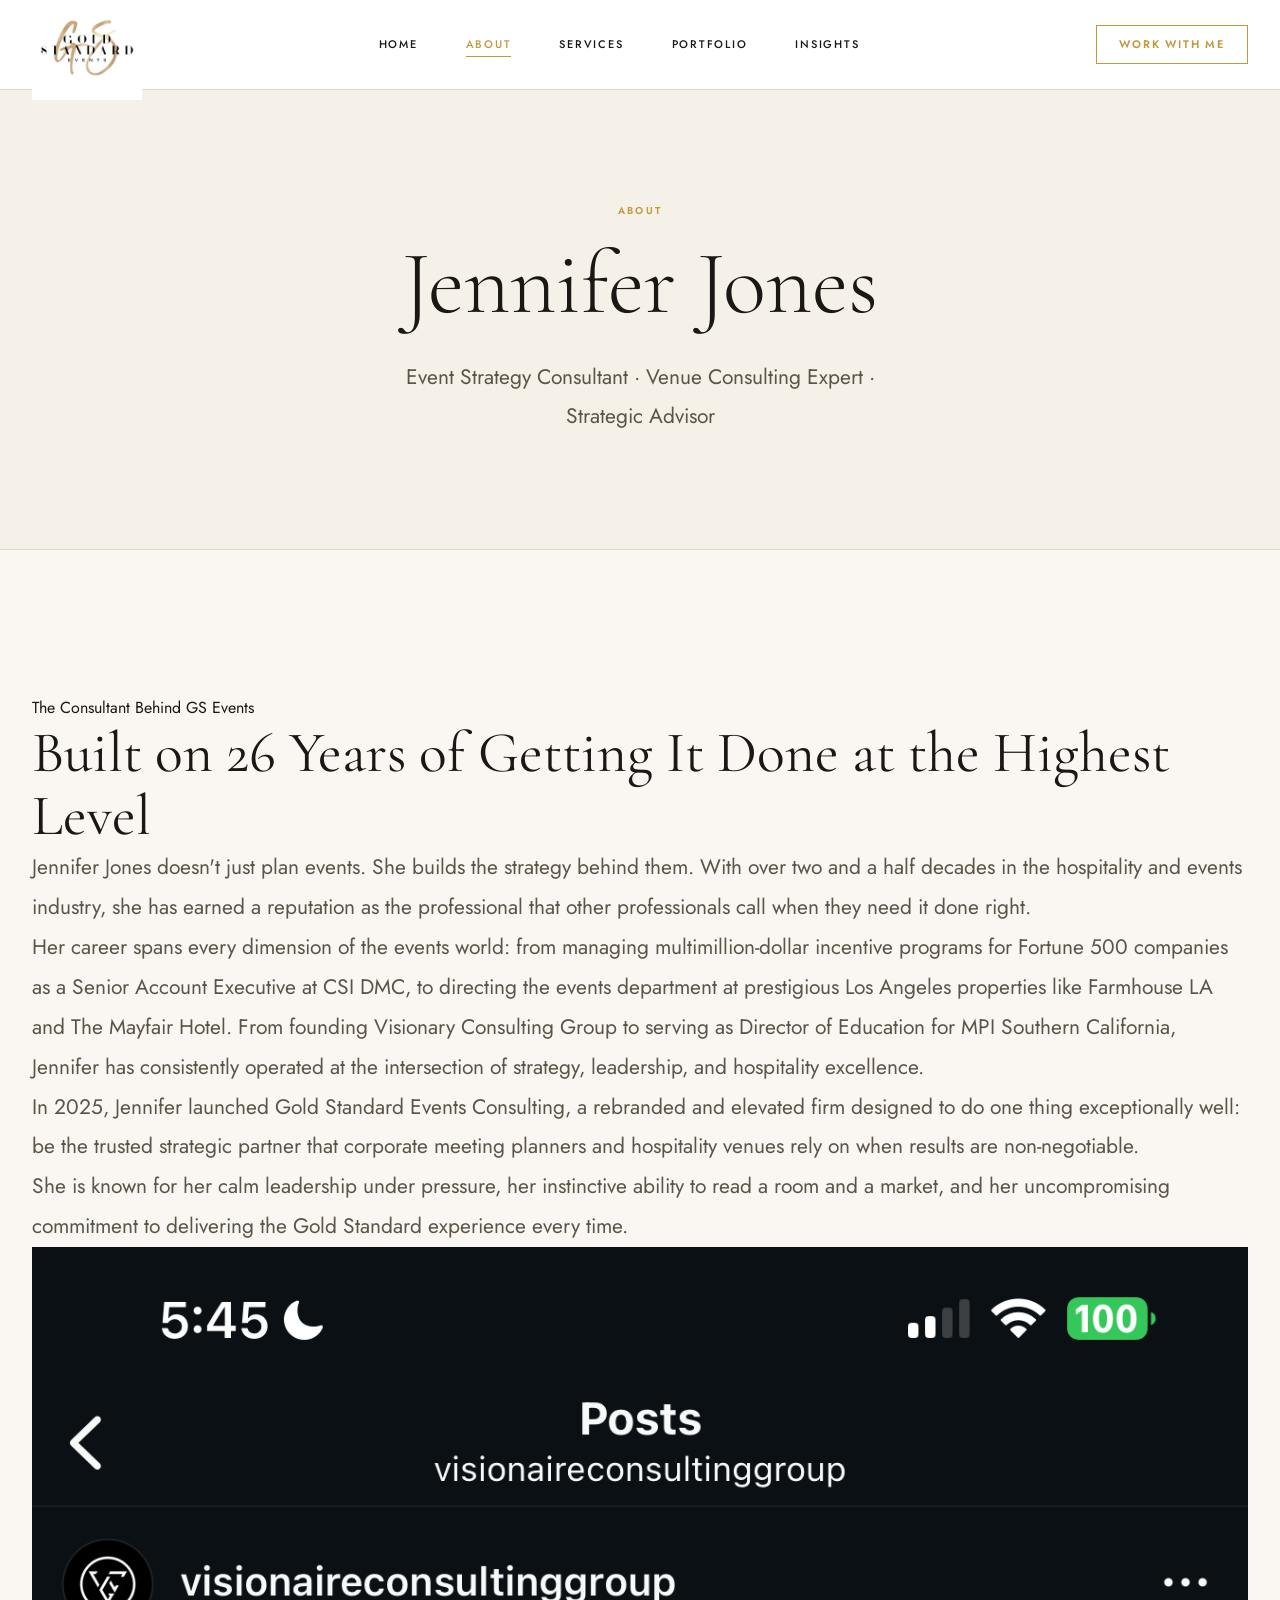
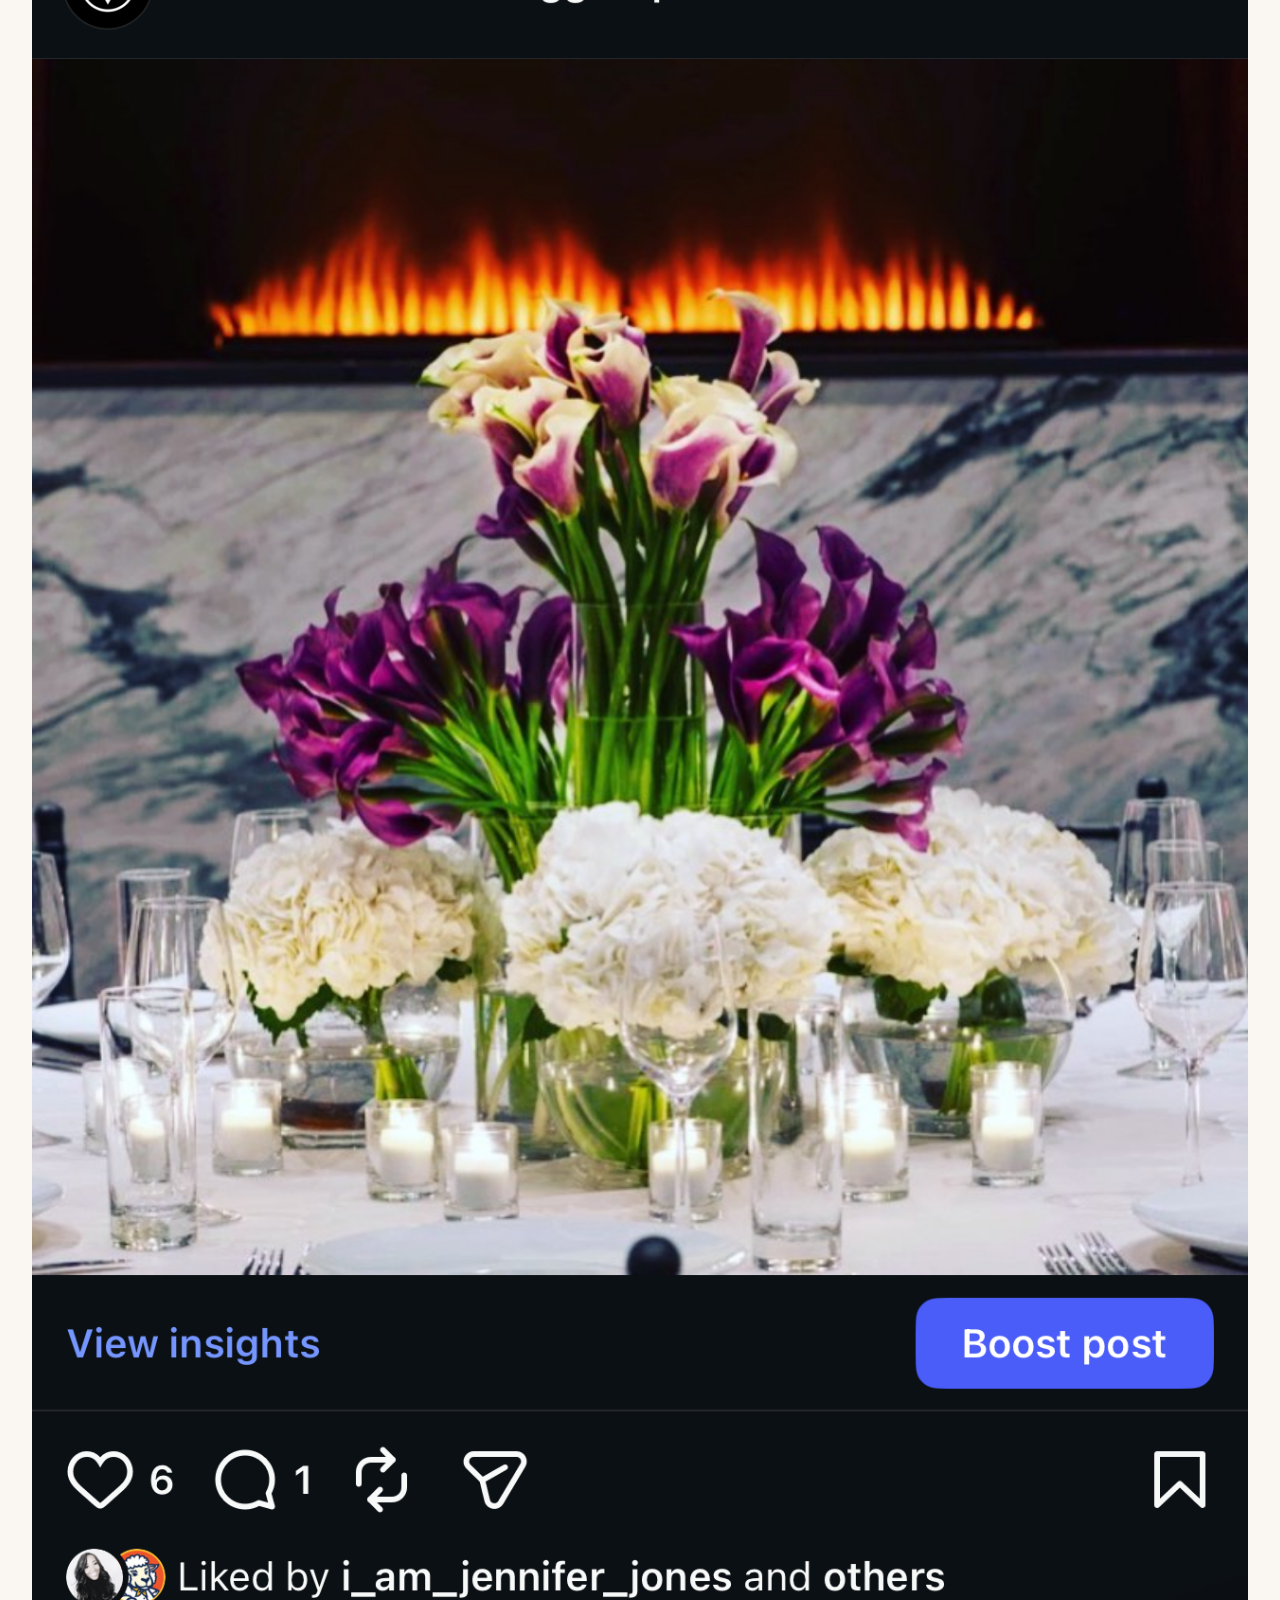
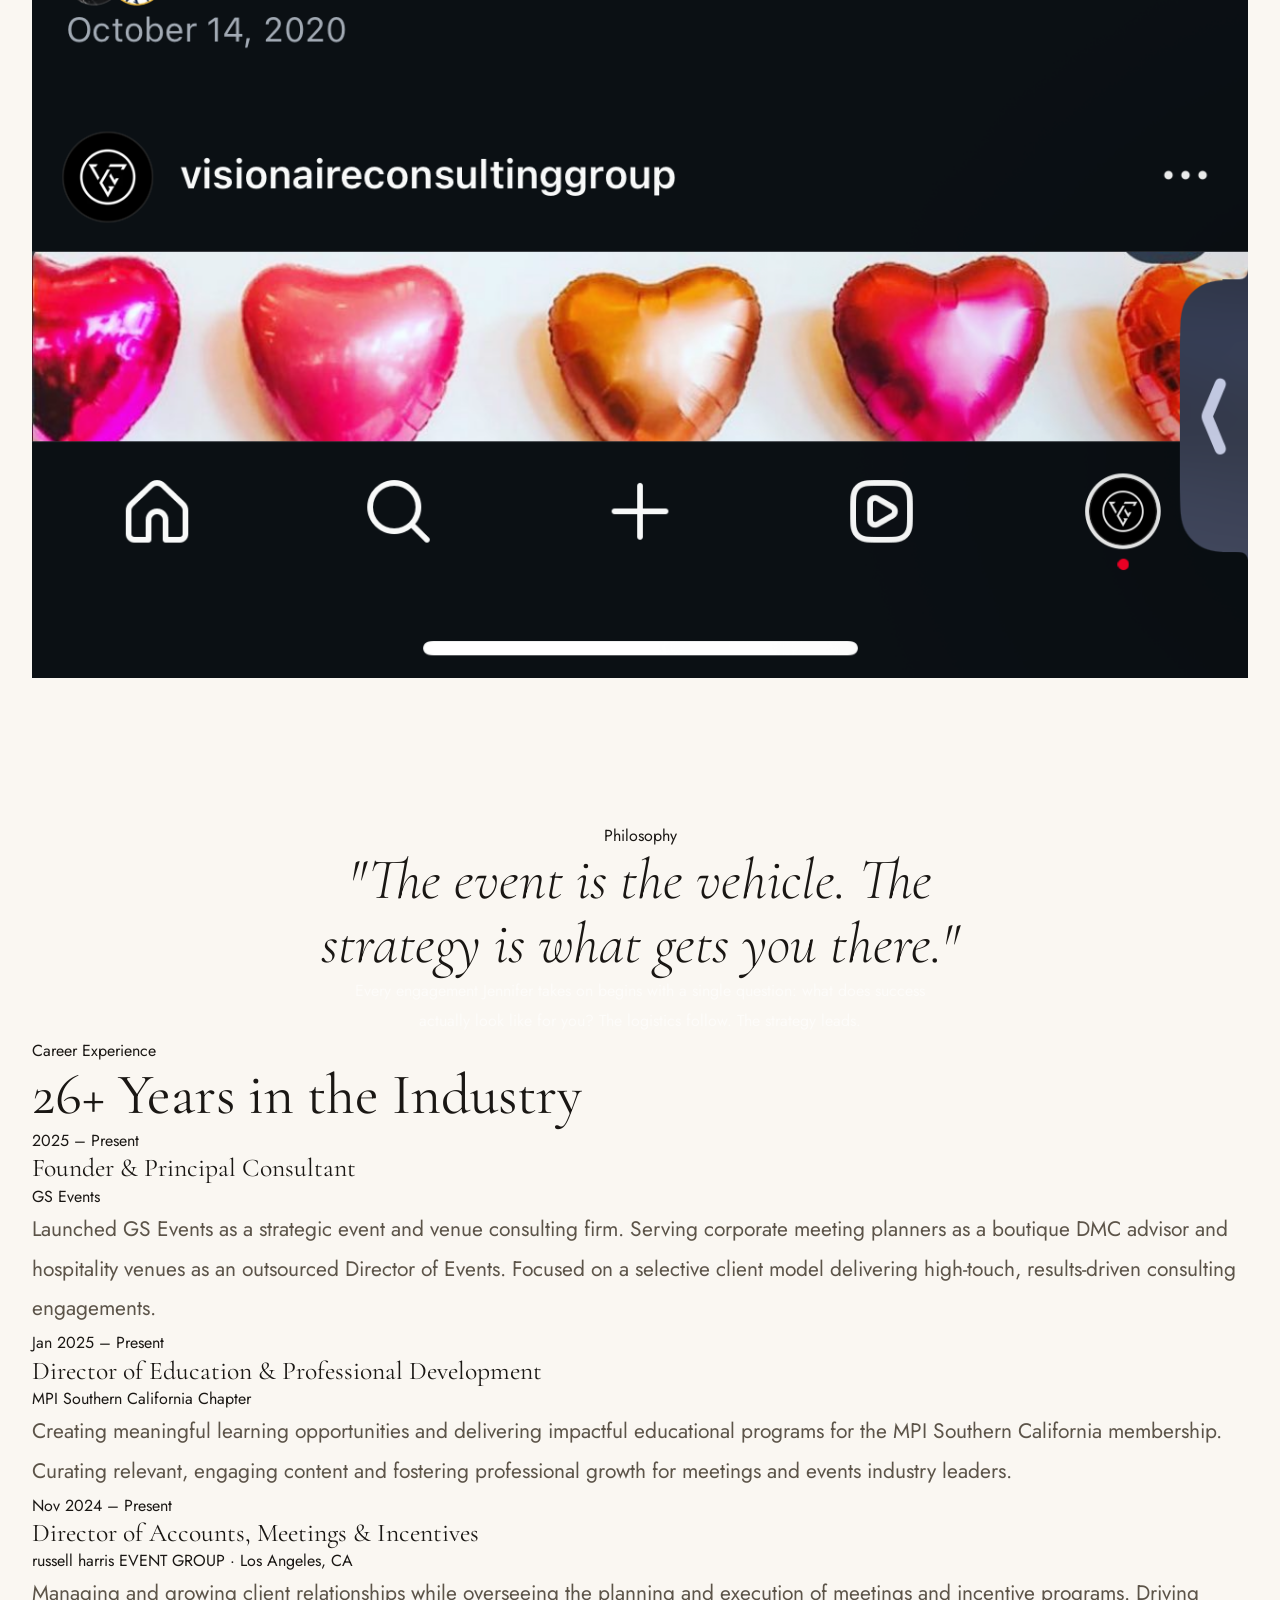
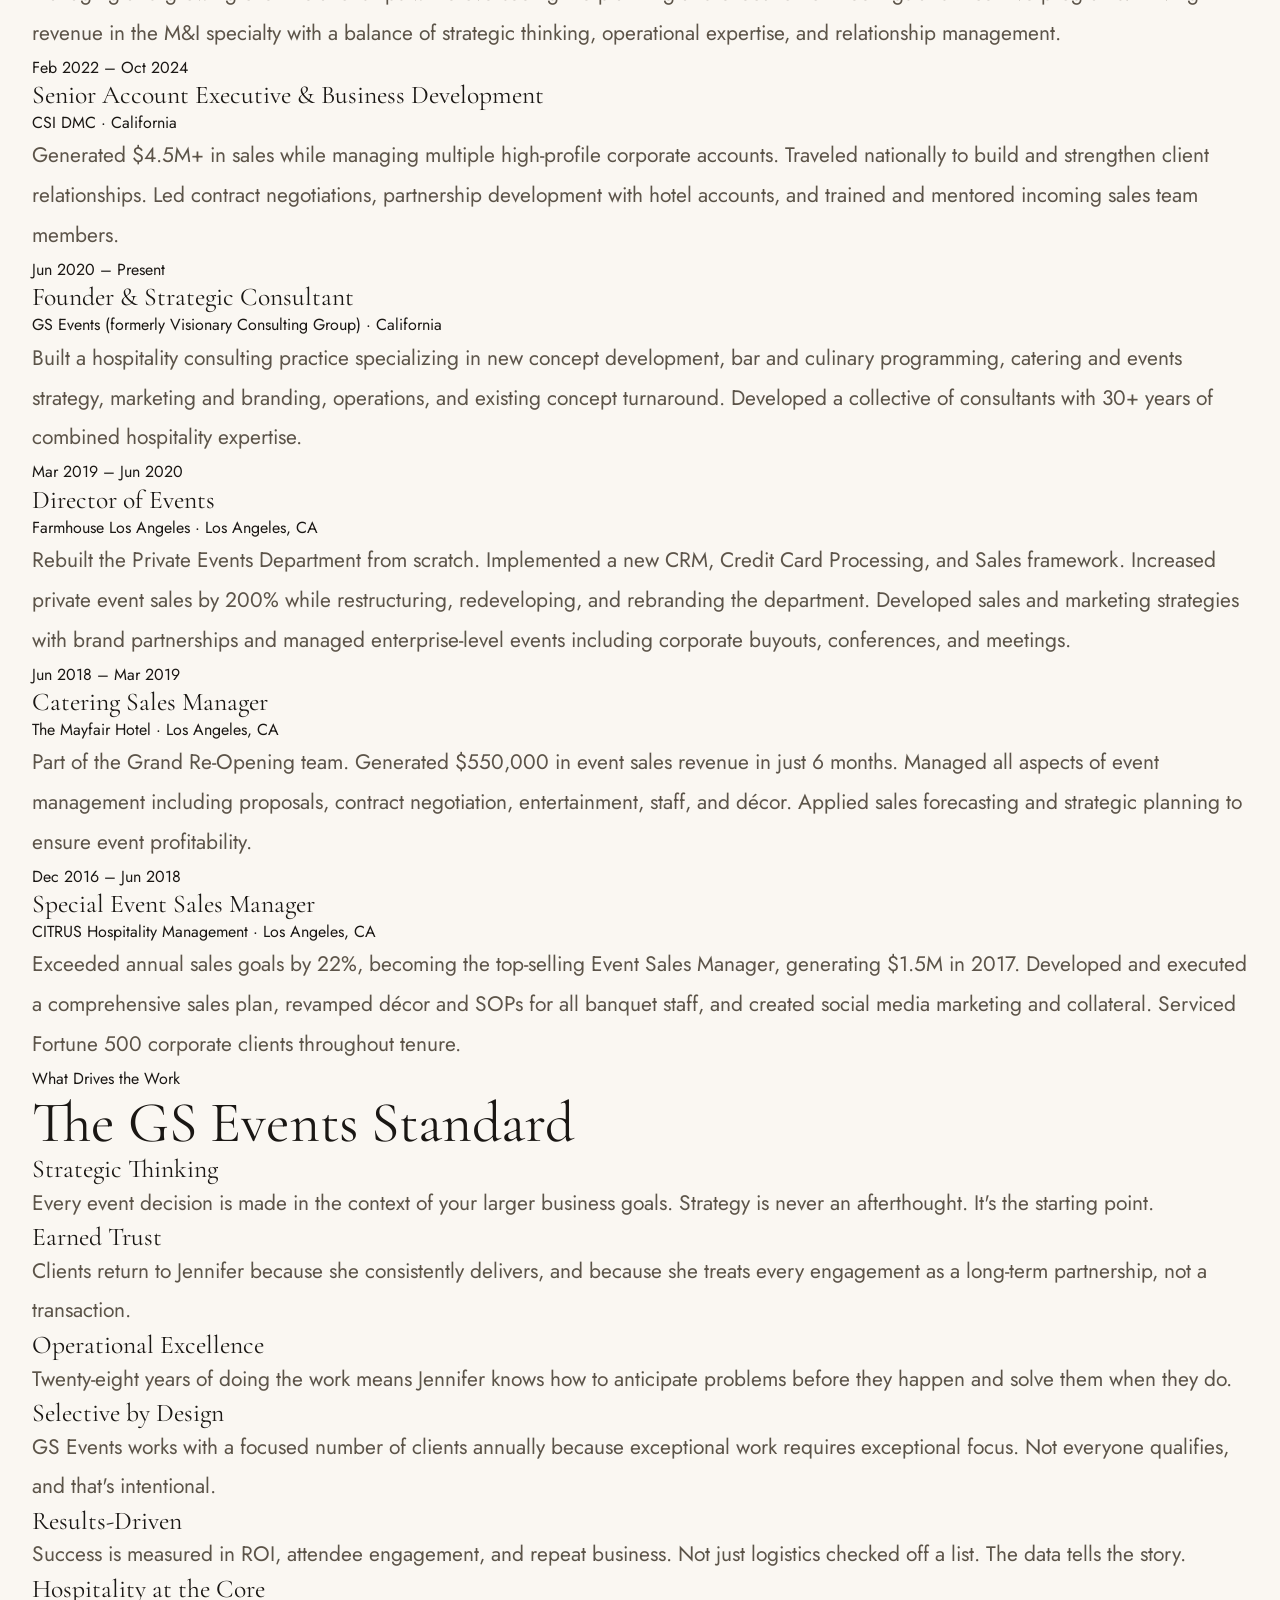
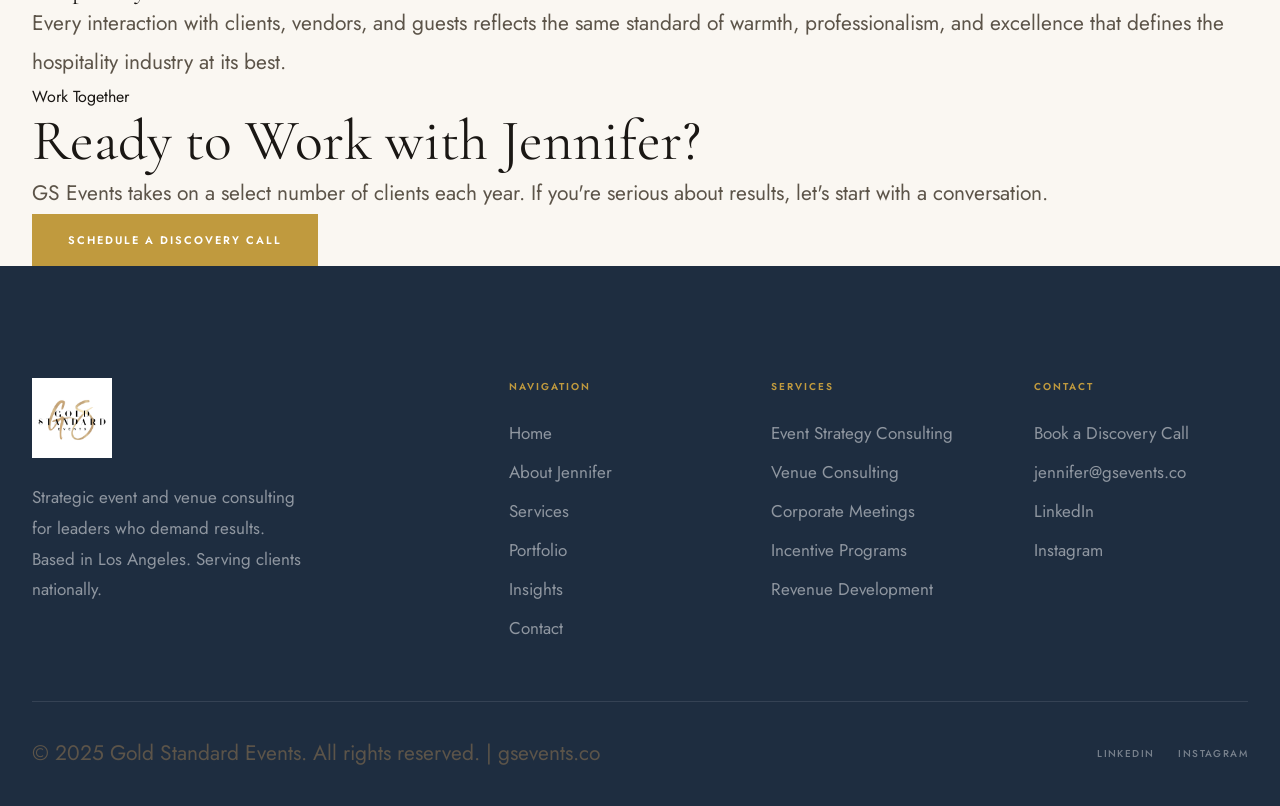
==== commit 9bf90e3e: "Add Event Rescue page, sync pending updates, revenue figure to $15M+" ====
--- a/about.html
+++ b/about.html
@@ -3,8 +3,22 @@
 <head>
   <meta charset="UTF-8" />
   <meta name="viewport" content="width=device-width, initial-scale=1.0" />
-  <title>About Jennifer Jones — Gold Standard Events</title>
-  <meta name="description" content="Meet Jennifer Jones — founder of GS Events, strategic event consultant, and trusted advisor with over 26 years of hospitality and events expertise." />
+  <title>About Jennifer Jones | 28 Years in Event Strategy & Hospitality Consulting | Gold Standard Events</title>
+  <meta name="description" content="Meet Jennifer Jones, independent event strategy consultant and hospitality advisor with 28 years of experience and $15M+ in revenue generated across Southern California and beyond." />
+  <meta name="keywords" content="Jennifer Jones event consultant, about Jennifer Jones, hospitality advisor Los Angeles, event strategy expert, venue consulting expert, fractional director of events, Southern California hospitality consultant, Gold Standard Events Consulting" />
+  <meta name="author" content="Jennifer Jones" />
+  <meta name="robots" content="index, follow" />
+  <link rel="canonical" href="https://gseventsco.com/about.html" />
+  <meta property="og:title" content="About Jennifer Jones | Event Strategy & Hospitality Consultant" />
+  <meta property="og:description" content="28 years of experience across corporate events, hospitality sales, venue operations, and business development. Meet the advisor organizations call when the stakes are high." />
+  <meta property="og:url" content="https://gseventsco.com/about.html" />
+  <meta property="og:type" content="website" />
+  <meta property="og:image" content="https://gseventsco.com/assets/images/headshot-main.PNG" />
+  <meta property="og:site_name" content="Gold Standard Events Consulting" />
+  <meta name="twitter:card" content="summary_large_image" />
+  <meta name="twitter:title" content="About Jennifer Jones | Event Strategy & Hospitality Consultant" />
+  <meta name="twitter:description" content="28 years of experience. Meet the advisor organizations call when the stakes are high." />
+  <meta name="twitter:image" content="https://gseventsco.com/assets/images/headshot-main.PNG" />
   <link rel="icon" type="image/png" href="assets/images/logo-1.png" />
   <link rel="stylesheet" href="css/style.css" />
 </head>
@@ -58,16 +72,16 @@
           <h2>Built on 26 Years of Getting It Done at the Highest Level</h2>
           <div class="divider--left"></div>
           <p>
-            Jennifer Jones doesn't just plan events — she builds the strategy behind them. With over two and a half decades in the hospitality and events industry, she has earned a reputation as the professional that other professionals call when they need it done right.
+            Jennifer Jones doesn't just plan events. She builds the strategy behind them. With over two and a half decades in the hospitality and events industry, she has earned a reputation as the professional that other professionals call when they need it done right.
           </p>
           <p>
-            Her career spans every dimension of the events world: from managing multimillion-dollar incentive programs for Fortune 500 companies as a Senior Account Executive at CSI DMC, to directing the events department at prestigious Los Angeles properties like Farmhouse LA and The Mayfair Hotel. From founding Visionary Consulting Group to serving as Director of Education for MPI Southern California — Jennifer has consistently operated at the intersection of strategy, leadership, and hospitality excellence.
+            Her career spans every dimension of the events world: from managing multimillion-dollar incentive programs for Fortune 500 companies as a Senior Account Executive at CSI DMC, to directing the events department at prestigious Los Angeles properties like Farmhouse LA and The Mayfair Hotel. From founding Visionary Consulting Group to serving as Director of Education for MPI Southern California, Jennifer has consistently operated at the intersection of strategy, leadership, and hospitality excellence.
           </p>
           <p>
-            In 2025, Jennifer launched Gold Standard Events — a rebranded, elevated consulting firm designed to do one thing exceptionally well: be the trusted strategic partner that corporate meeting planners and hospitality venues rely on when results are non-negotiable.
+            In 2025, Jennifer launched Gold Standard Events Consulting, a rebranded and elevated firm designed to do one thing exceptionally well: be the trusted strategic partner that corporate meeting planners and hospitality venues rely on when results are non-negotiable.
           </p>
           <p>
-            She is known for her calm leadership under pressure, her instinctive ability to read a room — and a market — and her uncompromising commitment to delivering the Gold Standard experience every time.
+            She is known for her calm leadership under pressure, her instinctive ability to read a room and a market, and her uncompromising commitment to delivering the Gold Standard experience every time.
           </p>
         </div>
         <div class="about-intro__photo fade-in delay-2">
@@ -175,7 +189,7 @@
           <div class="timeline__content">
             <h4>Special Event Sales Manager</h4>
             <div class="company">CITRUS Hospitality Management · Los Angeles, CA</div>
-            <p>Exceeded annual sales goals by 22%, becoming the top-selling Event Sales Manager — generating $1.5M in 2017. Developed and executed a comprehensive sales plan, revamped décor and SOPs for all banquet staff, and created social media marketing and collateral. Serviced Fortune 500 corporate clients throughout tenure.</p>
+            <p>Exceeded annual sales goals by 22%, becoming the top-selling Event Sales Manager, generating $1.5M in 2017. Developed and executed a comprehensive sales plan, revamped décor and SOPs for all banquet staff, and created social media marketing and collateral. Serviced Fortune 500 corporate clients throughout tenure.</p>
           </div>
         </div>
 
@@ -195,32 +209,32 @@
         <div class="value-card fade-up delay-1">
           <div class="value-card__icon"></div>
           <h4>Strategic Thinking</h4>
-          <p>Every event decision is made in the context of your larger business goals. Strategy is never an afterthought — it's the starting point.</p>
+          <p>Every event decision is made in the context of your larger business goals. Strategy is never an afterthought. It's the starting point.</p>
         </div>
         <div class="value-card fade-up delay-2">
           <div class="value-card__icon"></div>
           <h4>Earned Trust</h4>
-          <p>Clients return to Jennifer because she consistently delivers — and because she treats every engagement as a long-term partnership, not a transaction.</p>
+          <p>Clients return to Jennifer because she consistently delivers, and because she treats every engagement as a long-term partnership, not a transaction.</p>
         </div>
         <div class="value-card fade-up delay-3">
           <div class="value-card__icon"></div>
           <h4>Operational Excellence</h4>
-          <p>Twenty-six years of doing the work means Jennifer knows how to anticipate problems before they happen — and solve them elegantly when they do.</p>
+          <p>Twenty-eight years of doing the work means Jennifer knows how to anticipate problems before they happen and solve them when they do.</p>
         </div>
         <div class="value-card fade-up delay-1">
           <div class="value-card__icon"></div>
           <h4>Selective by Design</h4>
-          <p>GS Events works with a focused number of clients annually — because exceptional work requires exceptional focus. Not everyone qualifies, and that's intentional.</p>
+          <p>GS Events works with a focused number of clients annually because exceptional work requires exceptional focus. Not everyone qualifies, and that's intentional.</p>
         </div>
         <div class="value-card fade-up delay-2">
           <div class="value-card__icon"></div>
           <h4>Results-Driven</h4>
-          <p>Success is measured in ROI, attendee engagement, and repeat business — not just logistics checked off a list. The data tells the story.</p>
+          <p>Success is measured in ROI, attendee engagement, and repeat business. Not just logistics checked off a list. The data tells the story.</p>
         </div>
         <div class="value-card fade-up delay-3">
           <div class="value-card__icon"></div>
           <h4>Hospitality at the Core</h4>
-          <p>Every interaction — with clients, vendors, and guests — reflects the same standard of warmth, professionalism, and excellence that defines the hospitality industry at its best.</p>
+          <p>Every interaction with clients, vendors, and guests reflects the same standard of warmth, professionalism, and excellence that defines the hospitality industry at its best.</p>
         </div>
       </div>
     </div>
--- a/css/style.css
+++ b/css/style.css
@@ -162,7 +162,7 @@
   margin: 0 auto;
   padding: 0 var(--s4);
 }
-.nav__logo img { height: 80px; width: auto; }
+.nav__logo img { height: 110px; width: auto; }
 
 .nav__links { display: flex; align-items: center; gap: var(--s5); }
 .nav__link {
@@ -719,7 +719,7 @@
   border-bottom: 1px solid rgba(255,255,255,0.1);
   margin-bottom: var(--s4);
 }
-.footer__brand img { height: 44px; margin-bottom: var(--s3); }
+.footer__brand img { height: 80px; margin-bottom: var(--s3); }
 .footer__brand p { font-size: var(--sm); color: rgba(255,255,255,0.5); line-height: 1.8; max-width: 270px; }
 .footer__col h6 {
   font-size: 10px; font-weight: 600; letter-spacing: 0.2em; text-transform: uppercase;
@@ -849,3 +849,11 @@
   .form-row { grid-template-columns: 1fr; }
   .footer__bottom { flex-direction: column; gap: var(--s2); text-align: center; }
 }
+
+
+/* ---- Contact form status message ---- */
+.form-status { margin-top: 16px; font-size: 14px; line-height: 1.55; text-align: center; }
+.form-status:empty { display: none; }
+.form-status--ok  { color: #2E6B4F; background: #EAF3EE; border: 1px solid #C6DFD1; padding: 12px 16px; border-radius: 4px; }
+.form-status--err { color: #9B3B2C; background: #F8EDEA; border: 1px solid #E4C7C0; padding: 12px 16px; border-radius: 4px; }
+.form-status--err a { color: #9B3B2C; text-decoration: underline; }
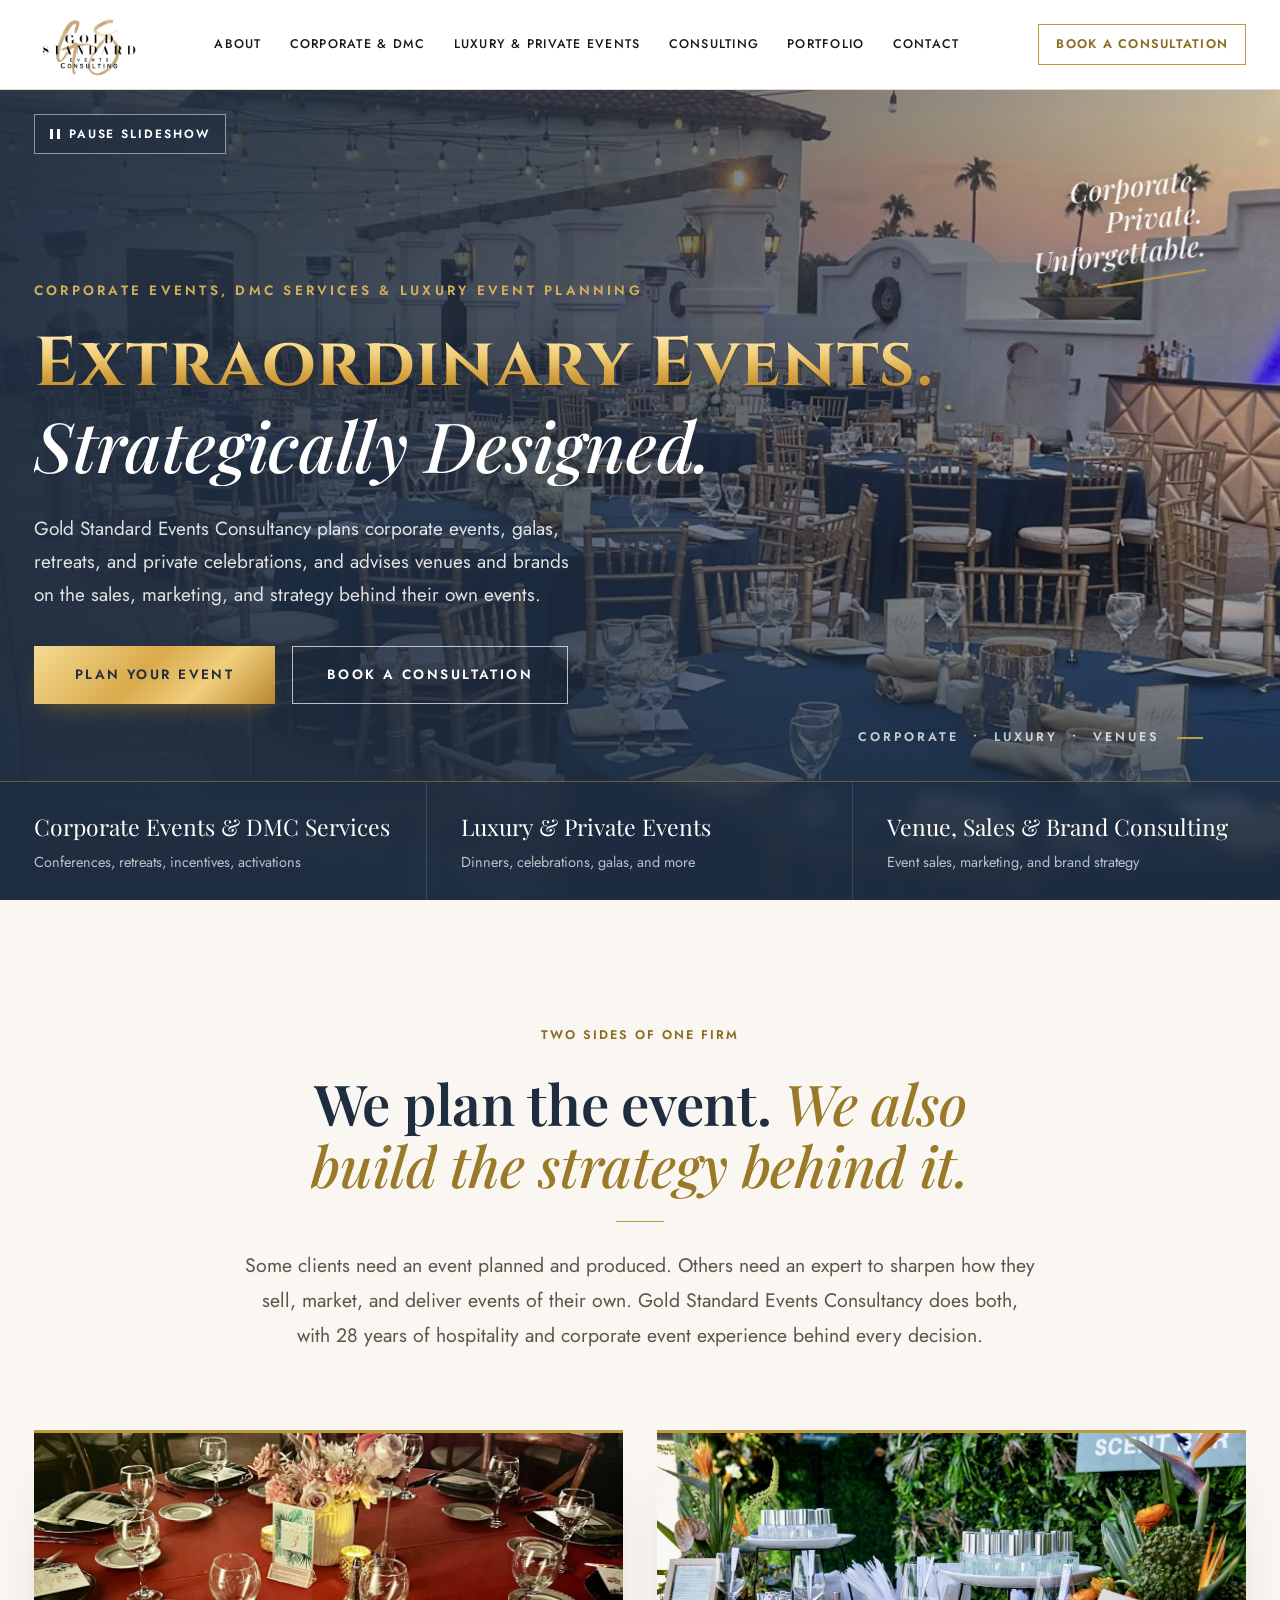
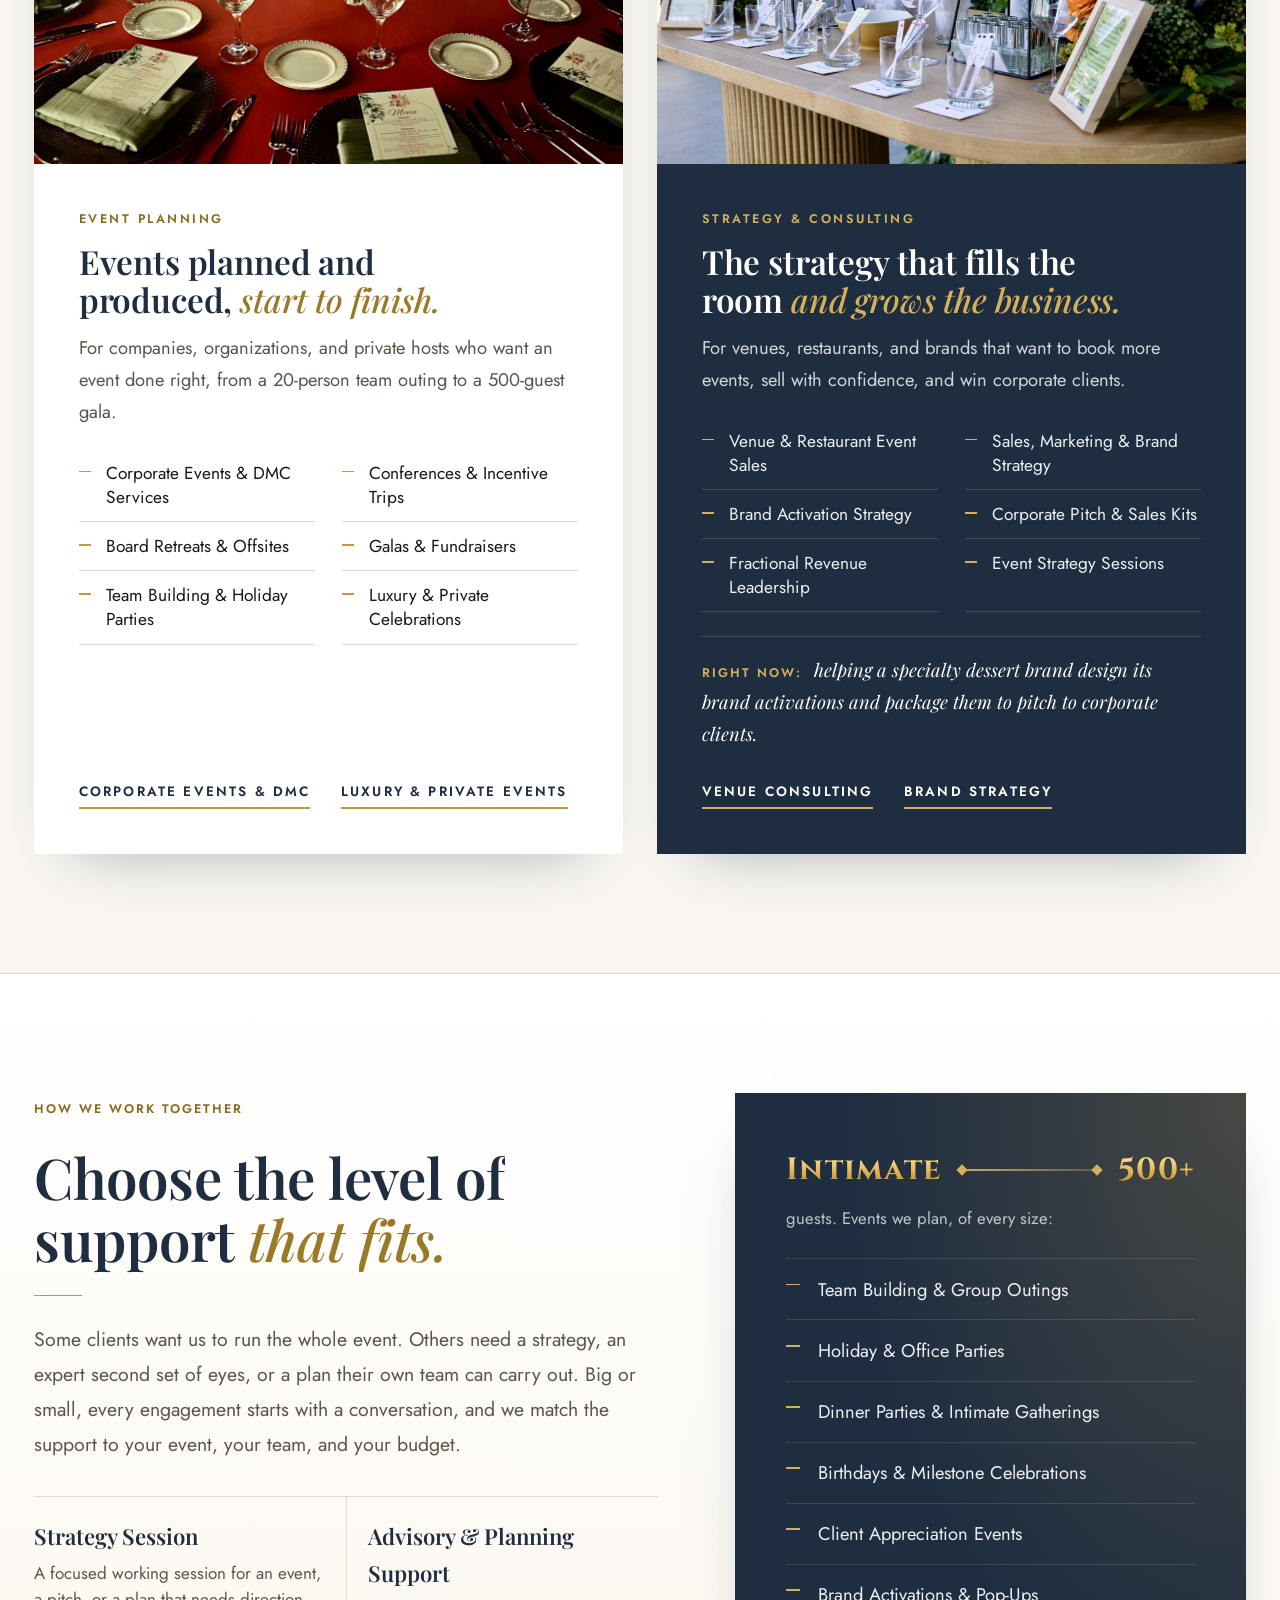
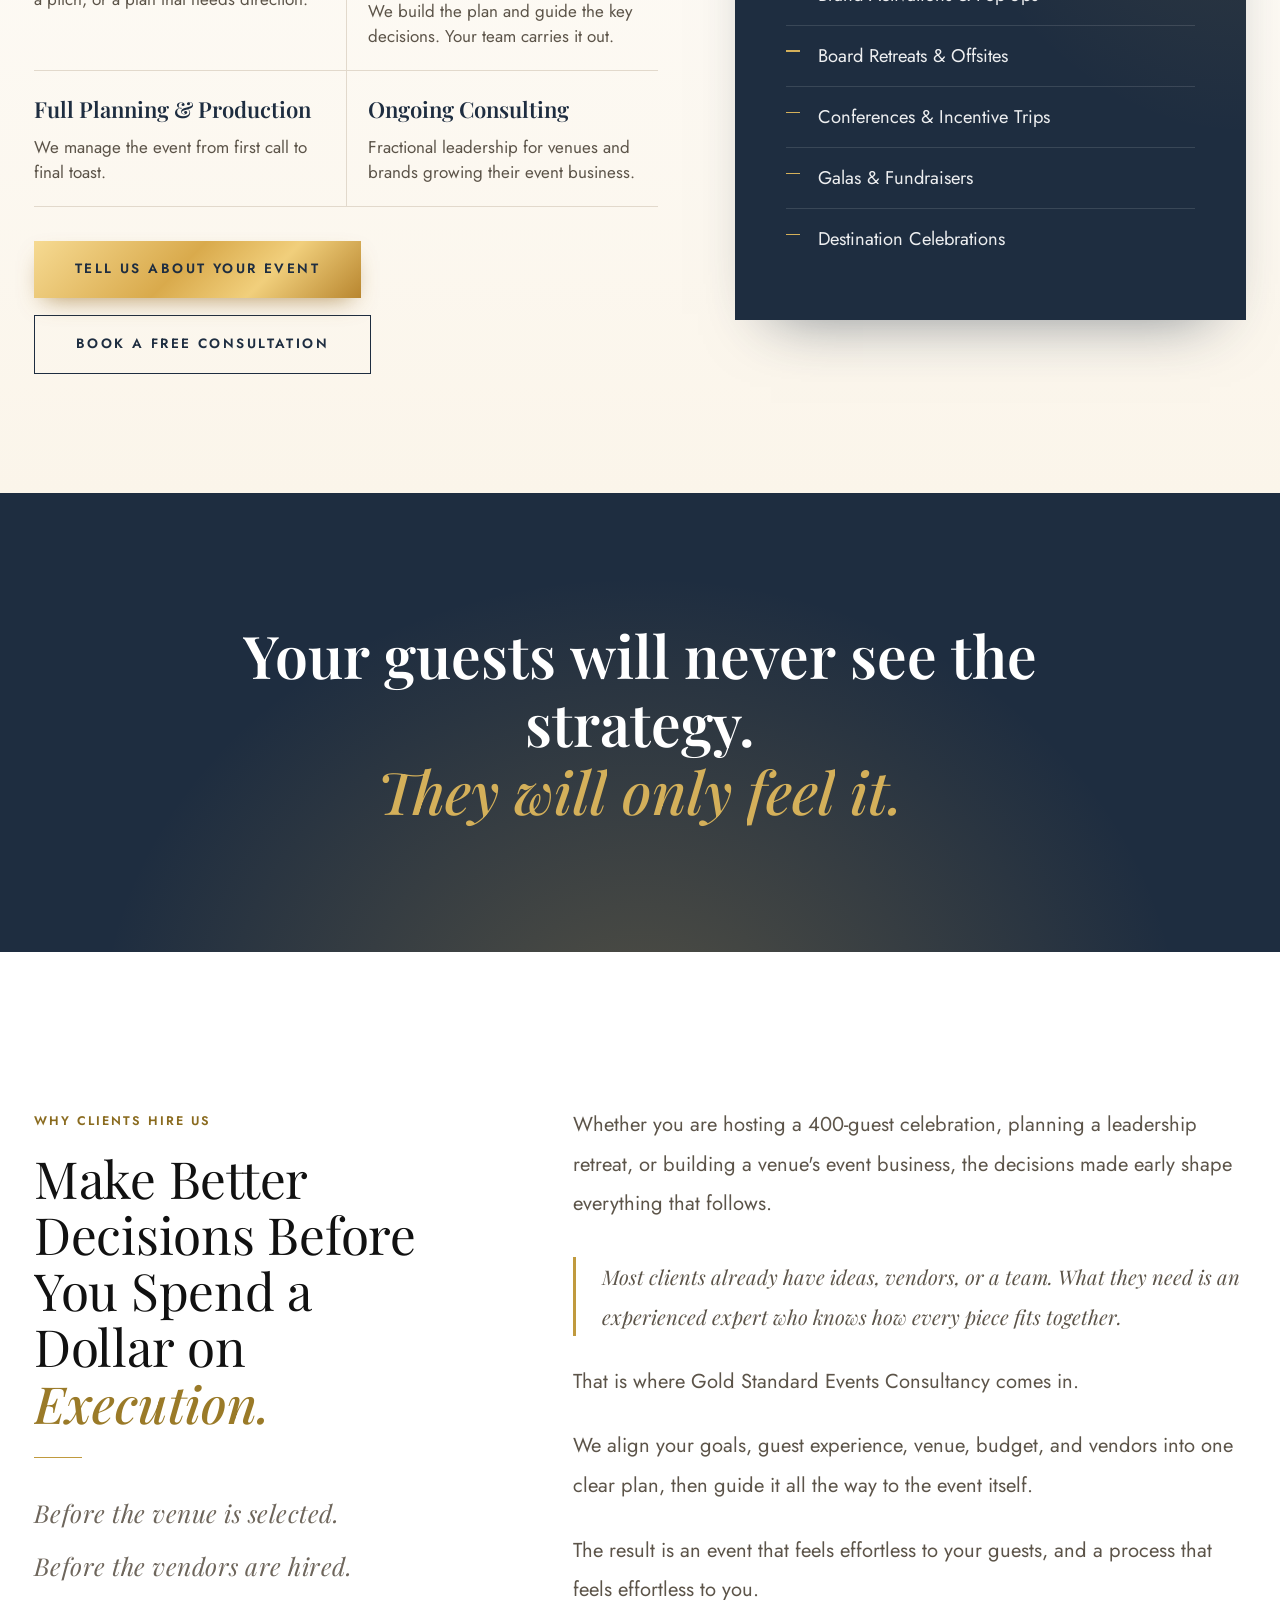
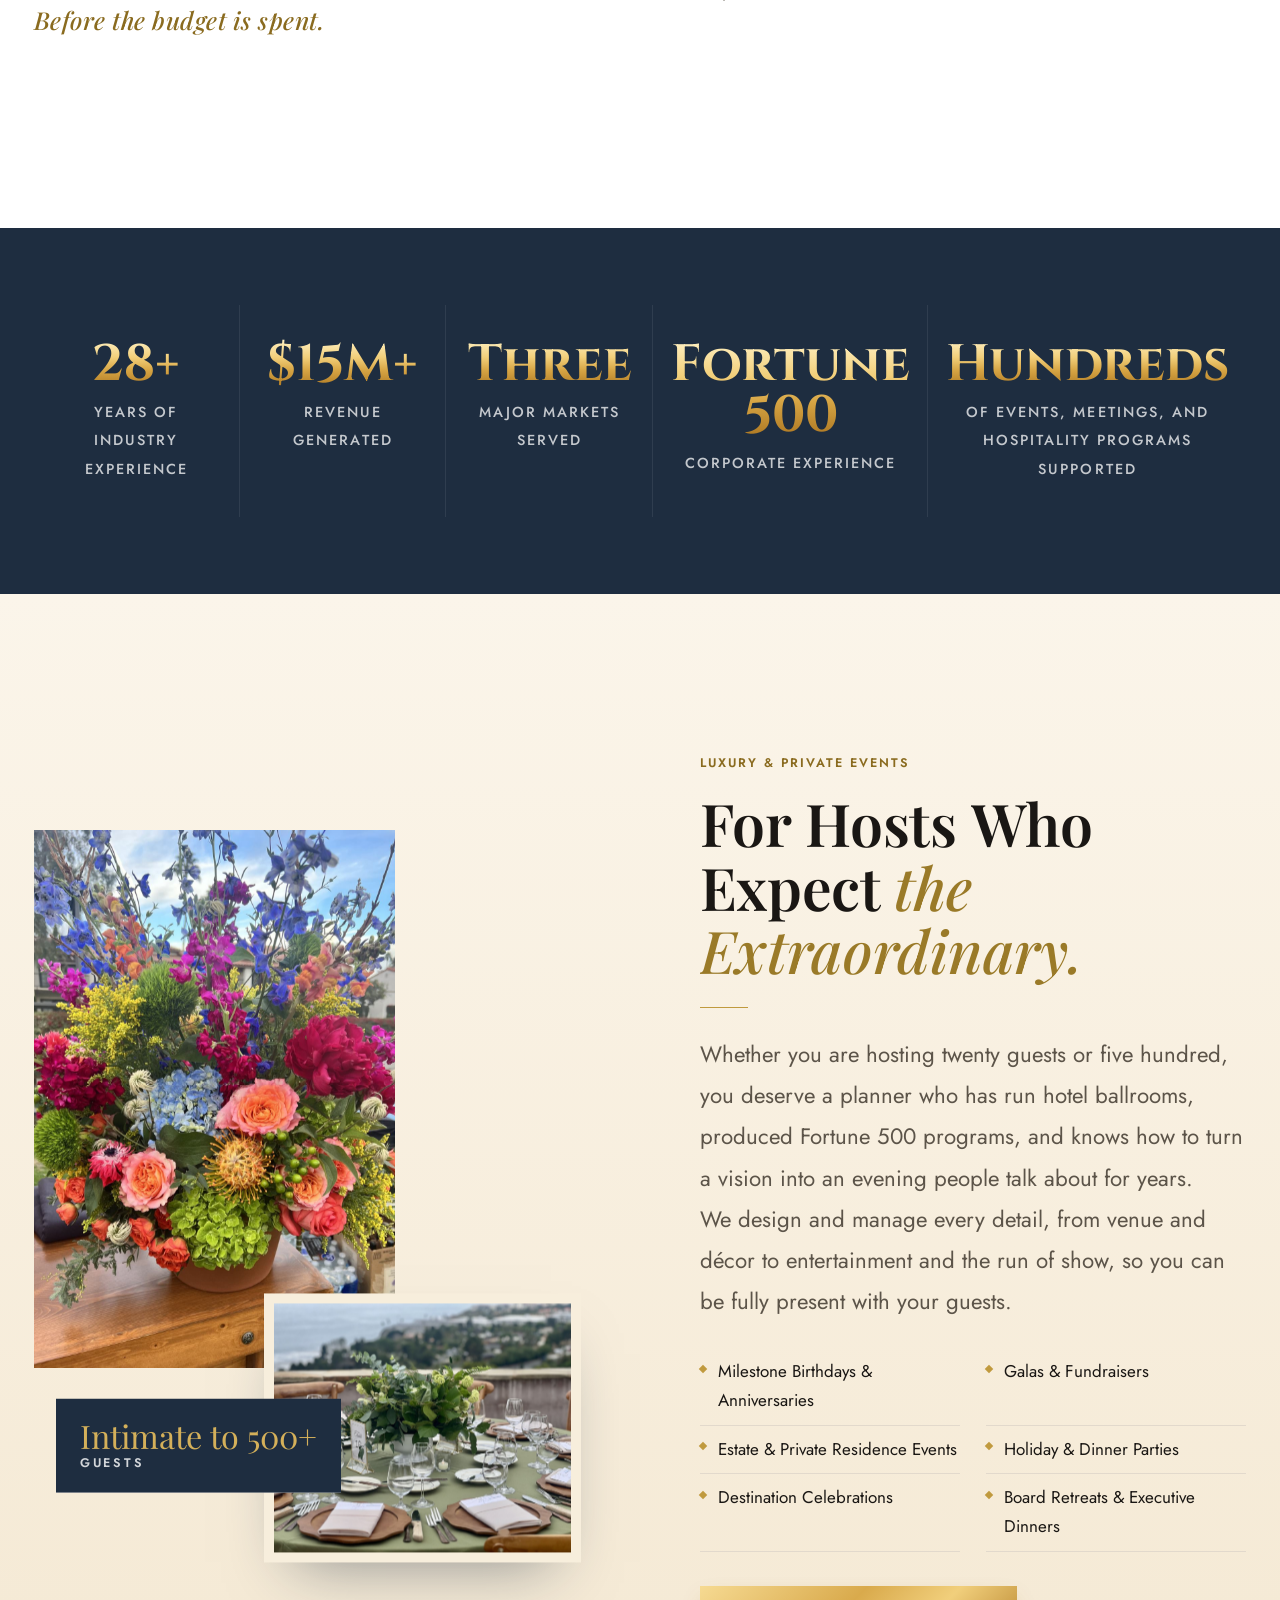
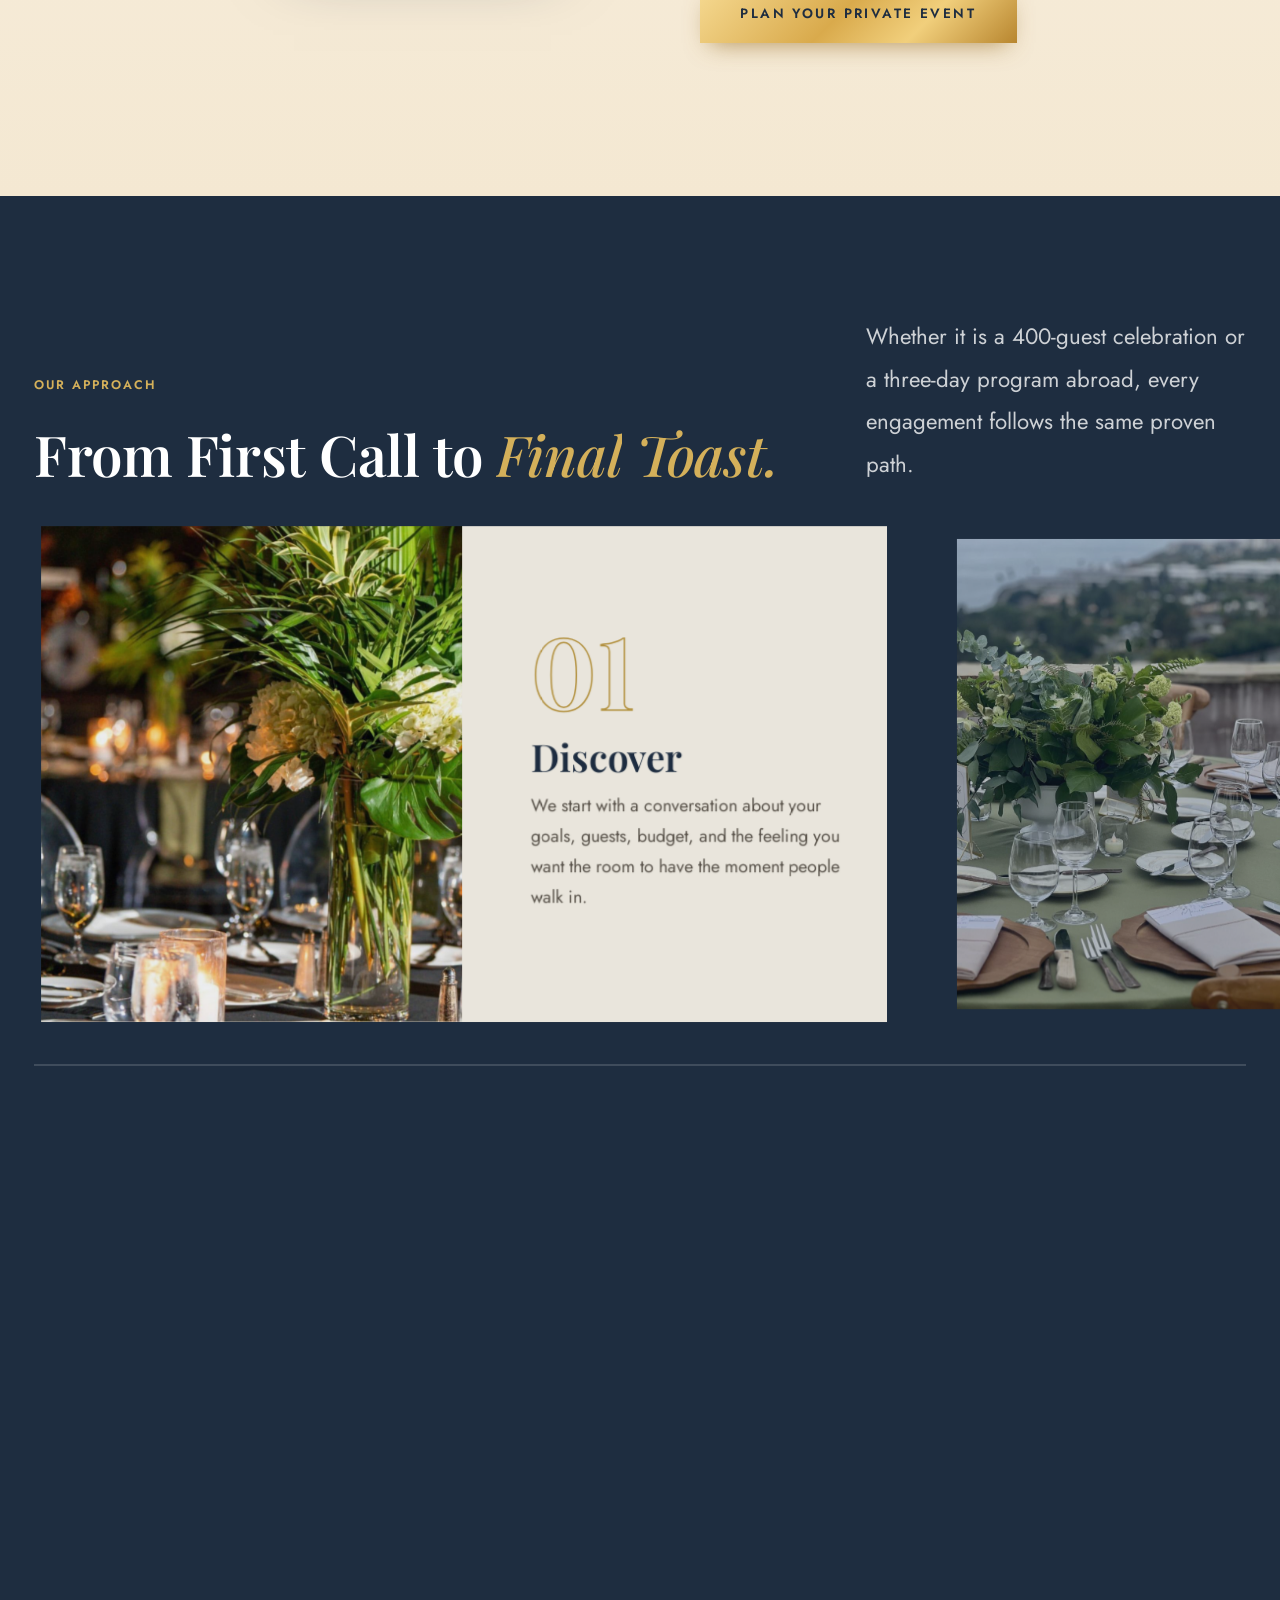
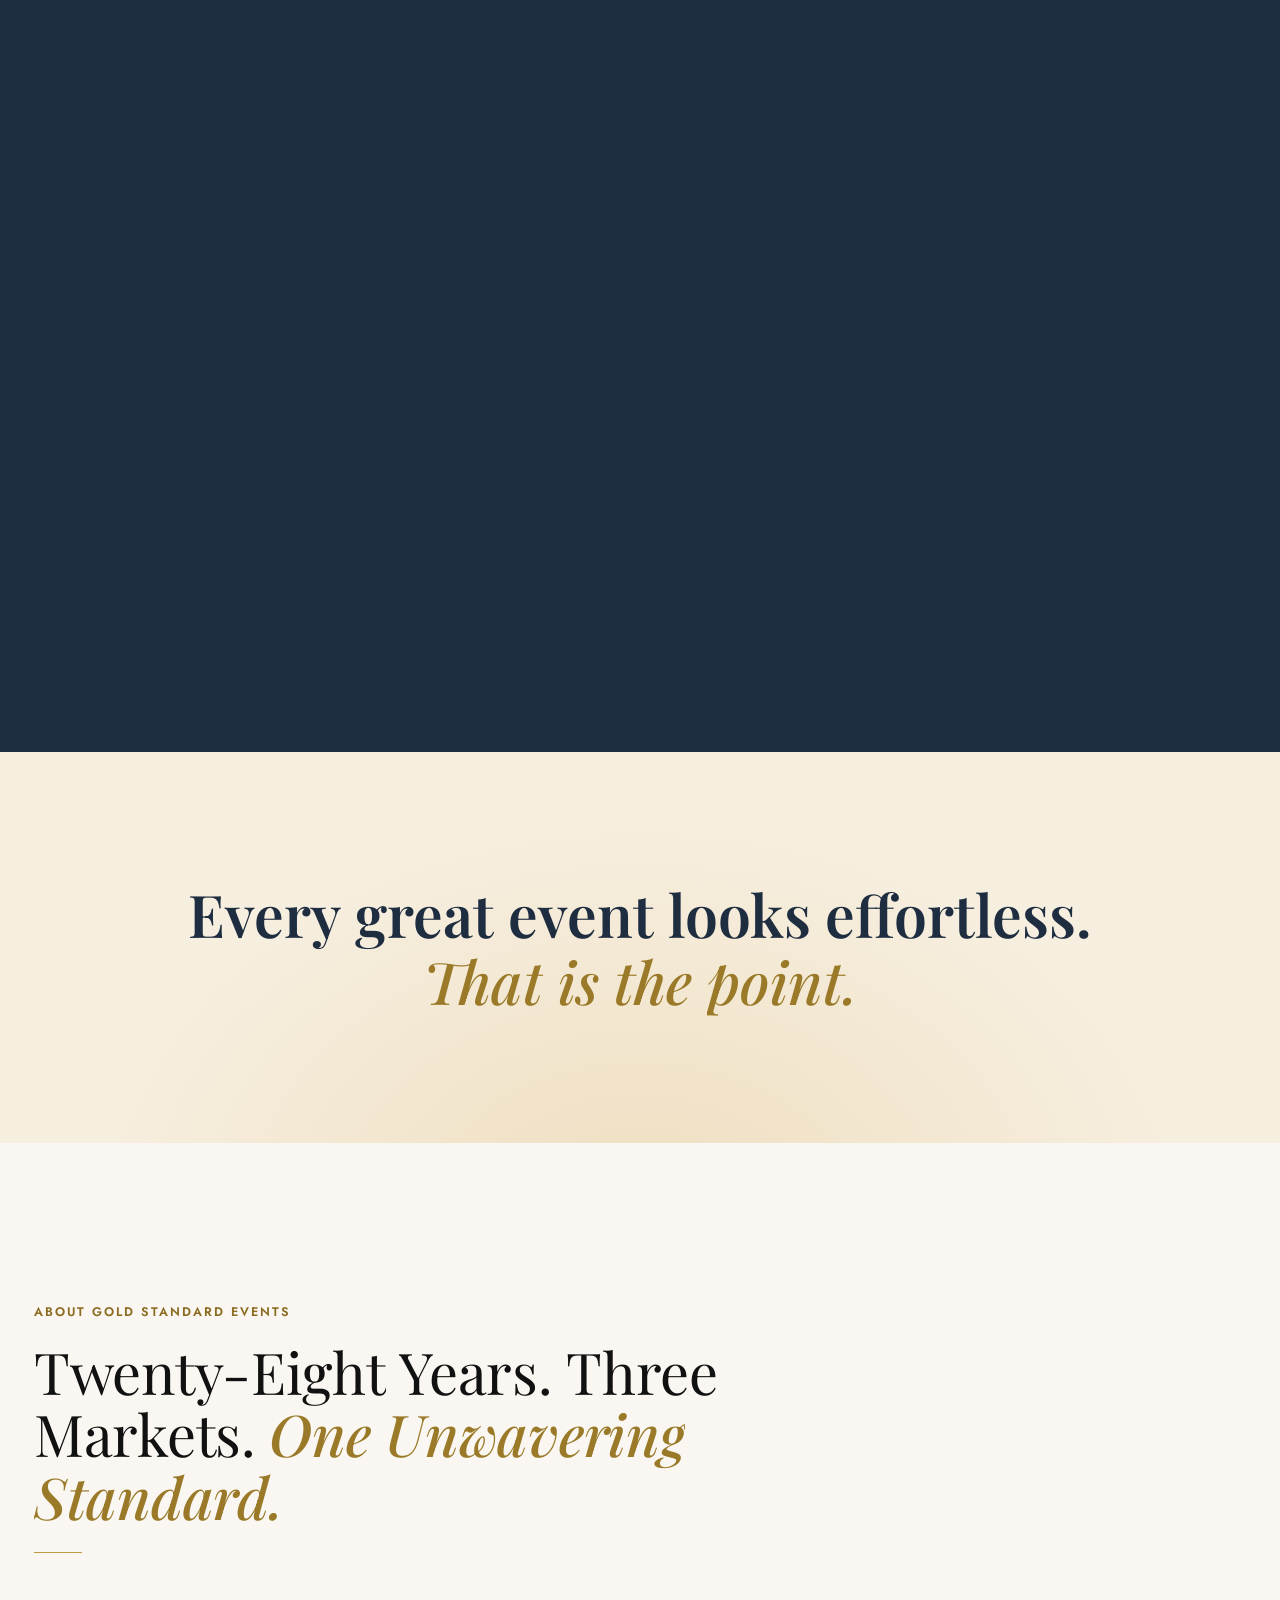
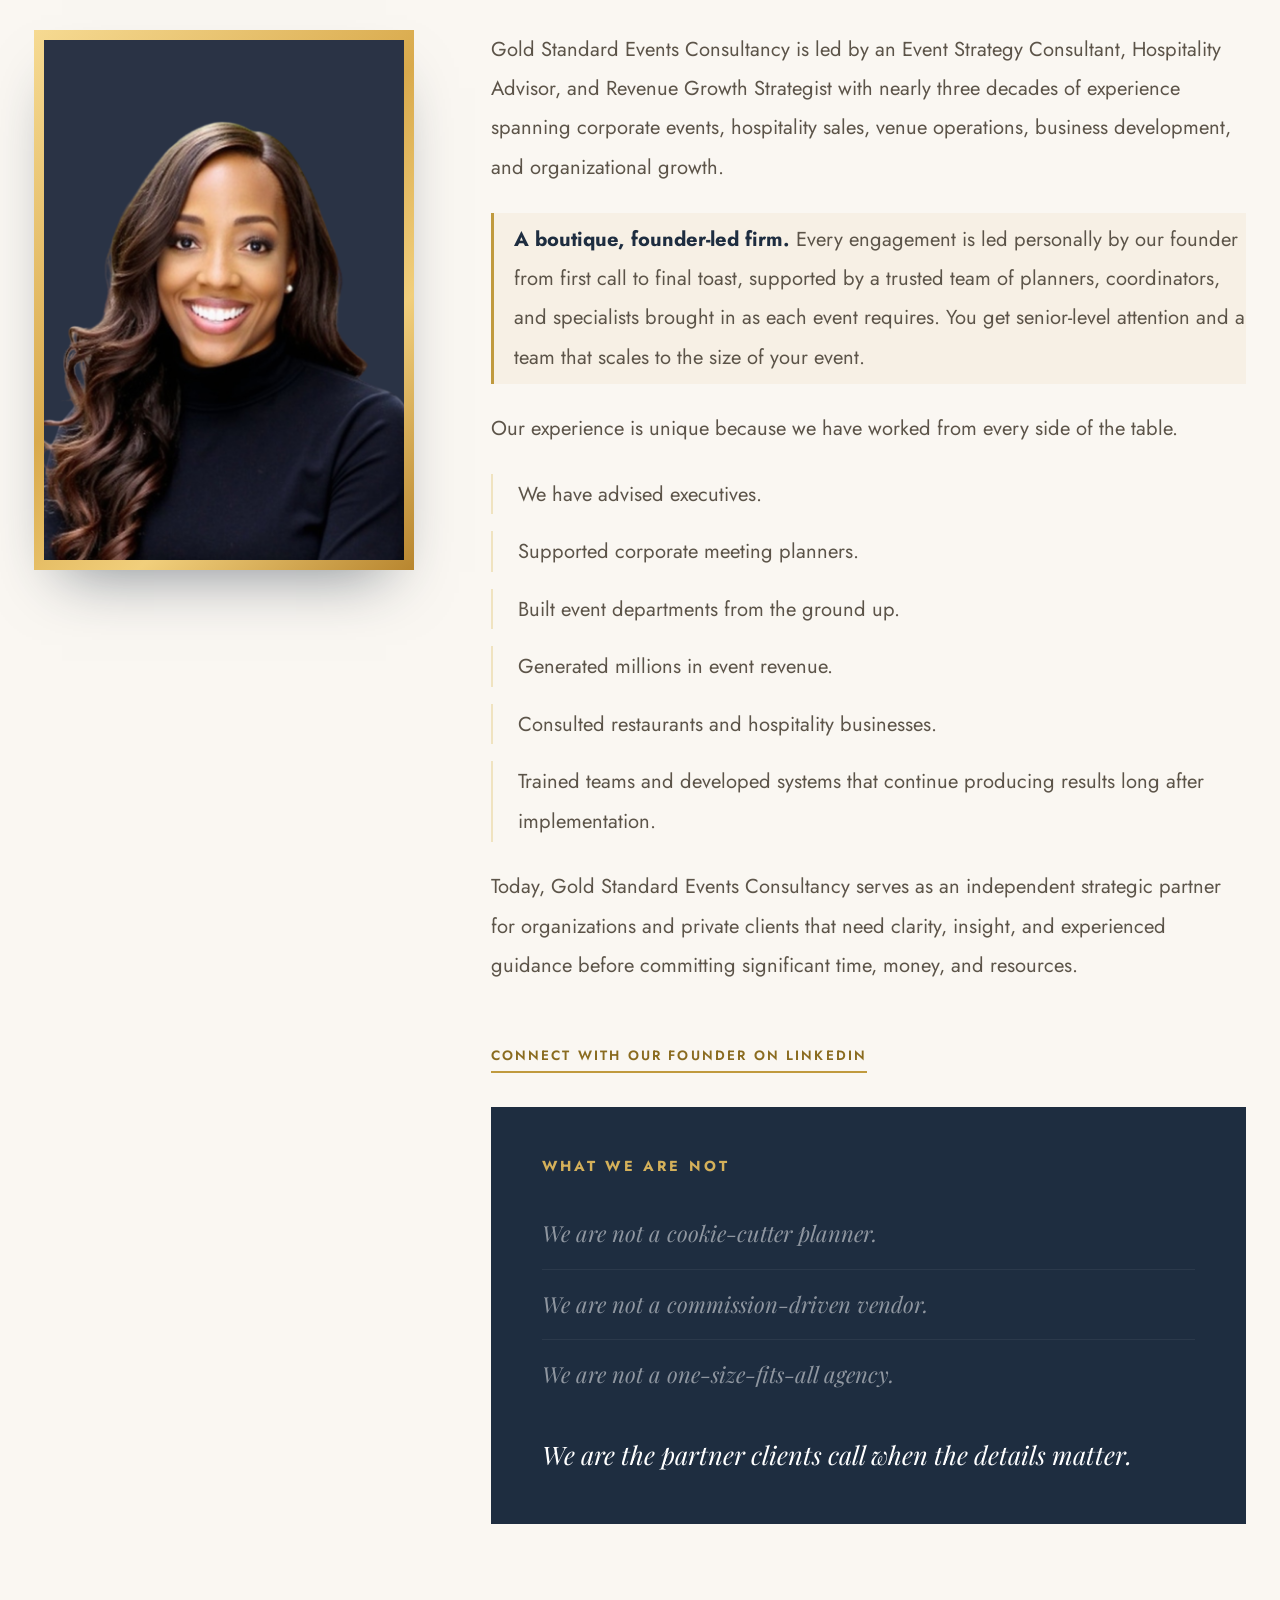
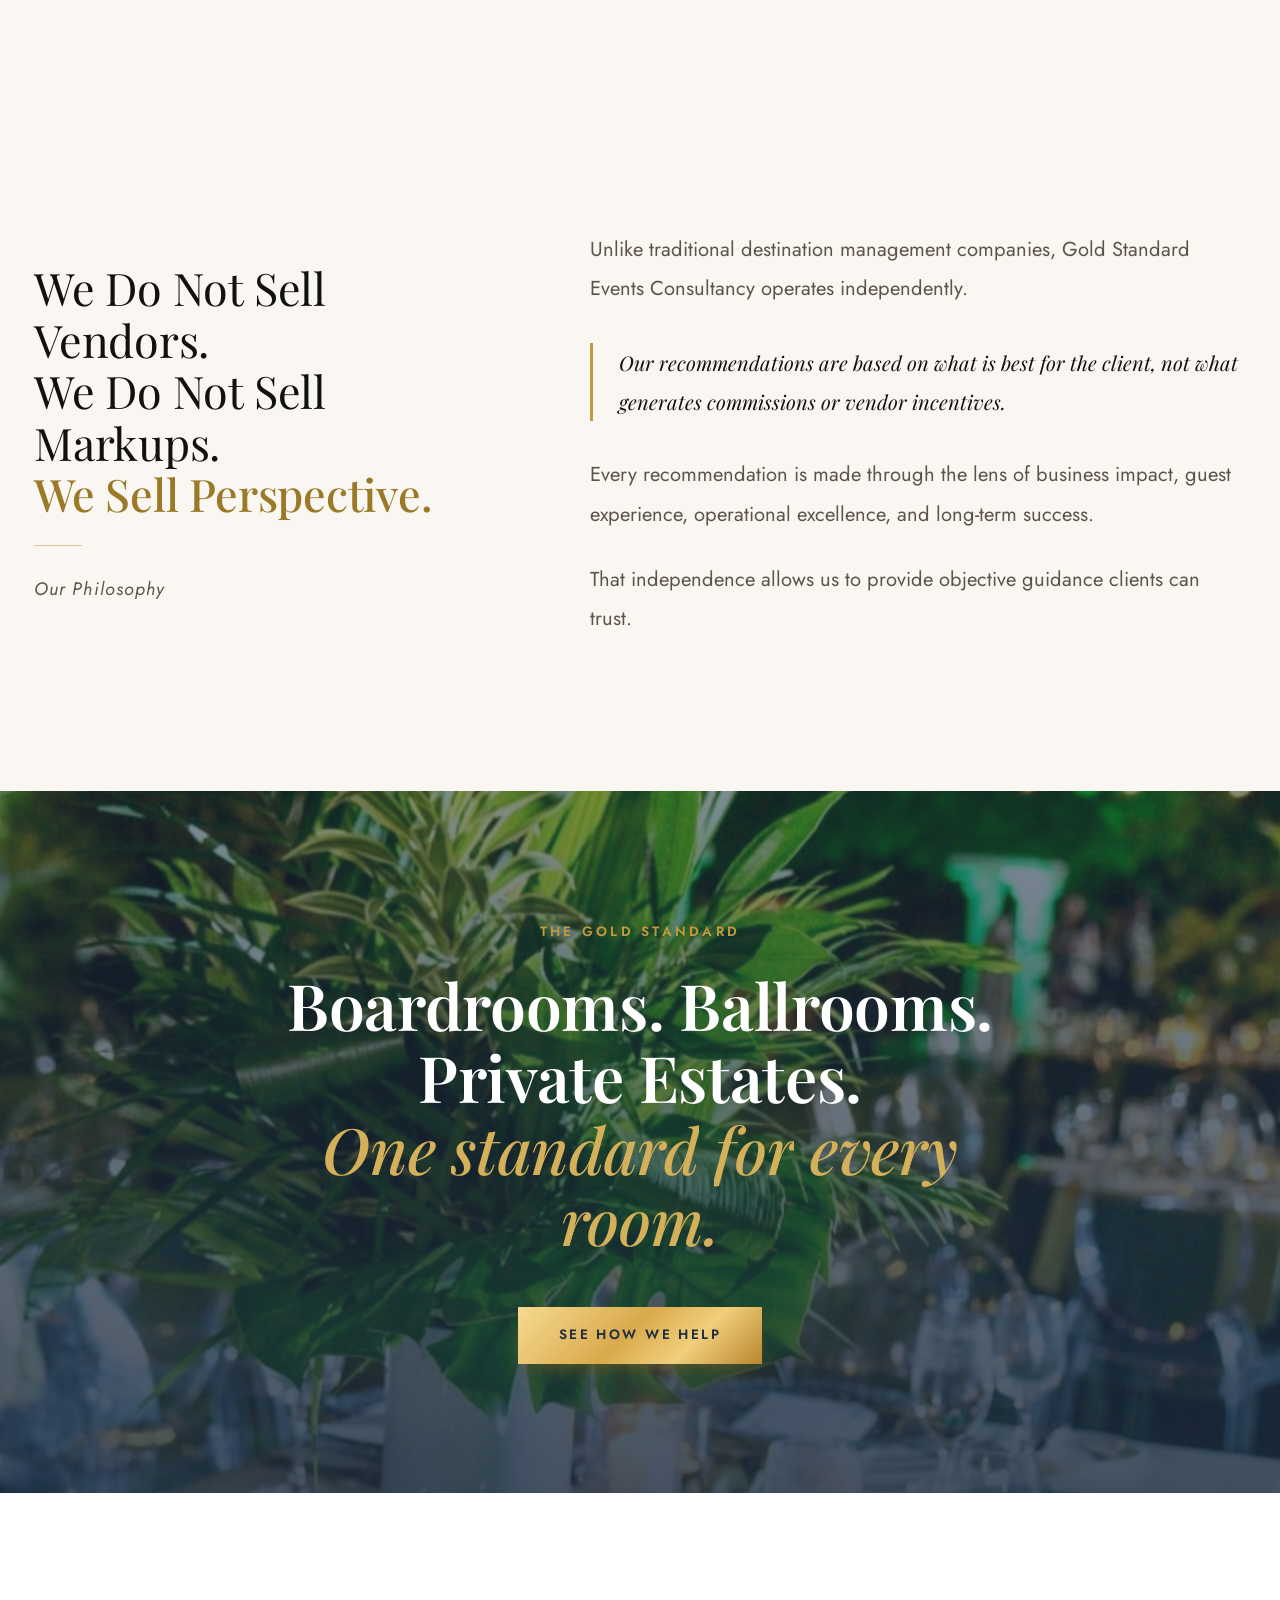
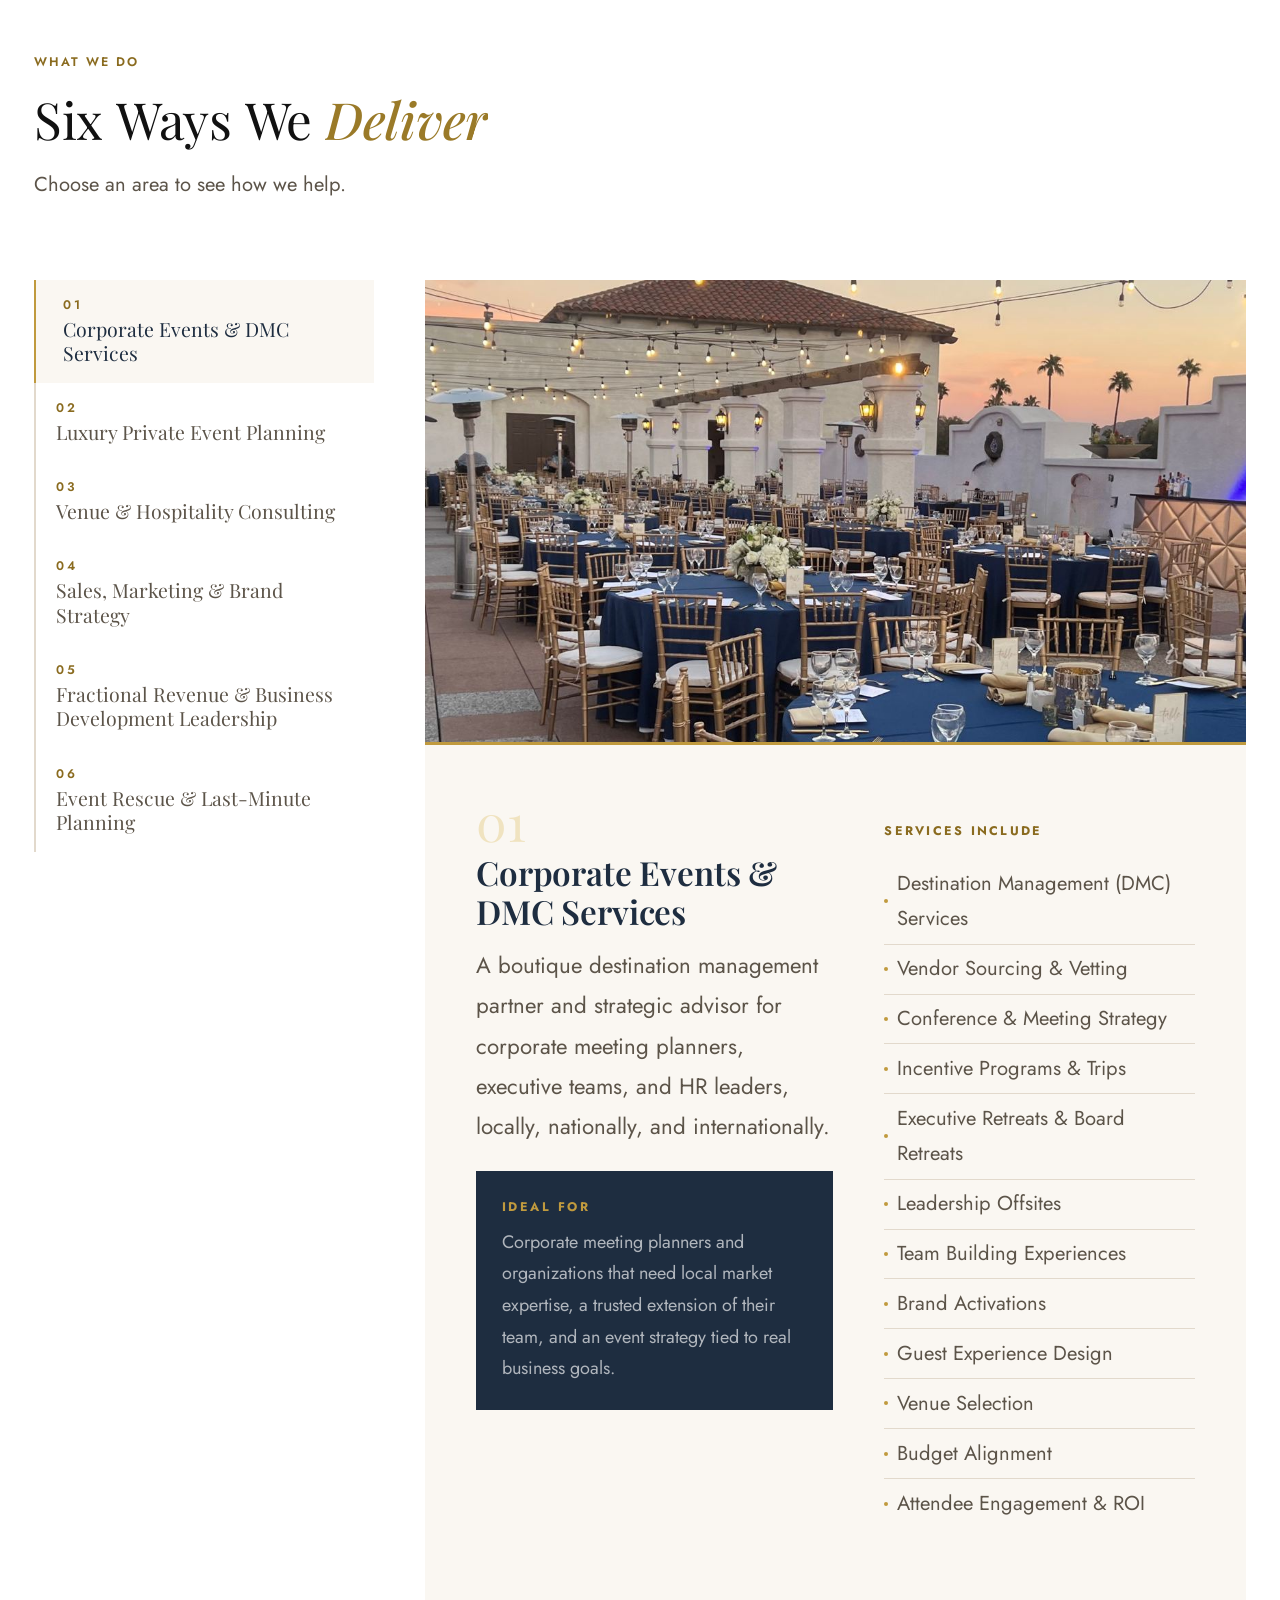
==== commit b08b9d1c: "Accessibility, mobile, SEO, and old page redirects" ====
--- a/about.html
+++ b/about.html
@@ -3,307 +3,17 @@
 <head>
   <meta charset="UTF-8" />
   <meta name="viewport" content="width=device-width, initial-scale=1.0" />
-  <title>About Jennifer Jones | 28 Years in Event Strategy & Hospitality Consulting | Gold Standard Events</title>
-  <meta name="description" content="Meet Jennifer Jones, independent event strategy consultant and hospitality advisor with 28 years of experience and $15M+ in revenue generated across Southern California and beyond." />
-  <meta name="keywords" content="Jennifer Jones event consultant, about Jennifer Jones, hospitality advisor Los Angeles, event strategy expert, venue consulting expert, fractional director of events, Southern California hospitality consultant, Gold Standard Events Consulting" />
-  <meta name="author" content="Jennifer Jones" />
-  <meta name="robots" content="index, follow" />
-  <link rel="canonical" href="https://gseventsco.com/about.html" />
-  <meta property="og:title" content="About Jennifer Jones | Event Strategy & Hospitality Consultant" />
-  <meta property="og:description" content="28 years of experience across corporate events, hospitality sales, venue operations, and business development. Meet the advisor organizations call when the stakes are high." />
-  <meta property="og:url" content="https://gseventsco.com/about.html" />
-  <meta property="og:type" content="website" />
-  <meta property="og:image" content="https://gseventsco.com/assets/images/headshot-main.PNG" />
-  <meta property="og:site_name" content="Gold Standard Events Consulting" />
-  <meta name="twitter:card" content="summary_large_image" />
-  <meta name="twitter:title" content="About Jennifer Jones | Event Strategy & Hospitality Consultant" />
-  <meta name="twitter:description" content="28 years of experience. Meet the advisor organizations call when the stakes are high." />
-  <meta name="twitter:image" content="https://gseventsco.com/assets/images/headshot-main.PNG" />
-  <link rel="icon" type="image/png" href="assets/images/logo-1.png" />
-  <link rel="stylesheet" href="css/style.css" />
+  <title>About Gold Standard Events Consultancy | Gold Standard Events Consultancy</title>
+  <meta name="robots" content="noindex, follow" />
+  <link rel="canonical" href="https://gseventsco.com/" />
+  <meta http-equiv="refresh" content="0; url=index.html#about" />
+  <script>location.replace("index.html#about");</script>
+  <style>body{margin:0;min-height:100vh;display:grid;place-items:center;background:#FAF7F2;color:#1E2D40;font:18px/1.6 Georgia,serif;text-align:center;padding:24px}a{color:#8A6B1F}</style>
 </head>
 <body>
-
-  <!-- ===== Navigation ===== -->
-  <nav class="nav nav--scrolled">
-    <div class="nav__inner">
-      <a href="index.html" class="nav__logo">
-        <img src="assets/images/logo-1.png" alt="GS Events" />
-      </a>
-      <div class="nav__links">
-        <a href="index.html" class="nav__link">Home</a>
-        <a href="about.html" class="nav__link active">About</a>
-        <a href="services.html" class="nav__link">Services</a>
-        <a href="portfolio.html" class="nav__link">Portfolio</a>
-        <a href="insights.html" class="nav__link">Insights</a>
-      </div>
-      <a href="contact.html" class="nav__cta">Work With Me</a>
-      <button class="nav__toggle" aria-label="Open menu">
-        <span></span><span></span><span></span>
-      </button>
-    </div>
-  </nav>
-
-  <div class="nav-overlay">
-    <button class="nav-overlay__close">✕</button>
-    <a href="index.html" class="nav-overlay__link">Home</a>
-    <a href="about.html" class="nav-overlay__link">About</a>
-    <a href="services.html" class="nav-overlay__link">Services</a>
-    <a href="portfolio.html" class="nav-overlay__link">Portfolio</a>
-    <a href="insights.html" class="nav-overlay__link">Insights</a>
-    <a href="contact.html" class="nav-overlay__link">Work With Me</a>
-  </div>
-
-
-  <!-- ===== Page Hero ===== -->
-  <section class="page-hero">
-    <span class="page-hero__label">About</span>
-    <h1>Jennifer Jones</h1>
-    <p class="page-hero__sub">Event Strategy Consultant · Venue Consulting Expert · Strategic Advisor</p>
-  </section>
-
-
-  <!-- ===== About Intro ===== -->
-  <section class="about-intro section">
-    <div class="container">
-      <div class="about-intro__grid">
-        <div class="about-intro__text fade-up">
-          <span class="section-label">The Consultant Behind GS Events</span>
-          <h2>Built on 26 Years of Getting It Done at the Highest Level</h2>
-          <div class="divider--left"></div>
-          <p>
-            Jennifer Jones doesn't just plan events. She builds the strategy behind them. With over two and a half decades in the hospitality and events industry, she has earned a reputation as the professional that other professionals call when they need it done right.
-          </p>
-          <p>
-            Her career spans every dimension of the events world: from managing multimillion-dollar incentive programs for Fortune 500 companies as a Senior Account Executive at CSI DMC, to directing the events department at prestigious Los Angeles properties like Farmhouse LA and The Mayfair Hotel. From founding Visionary Consulting Group to serving as Director of Education for MPI Southern California, Jennifer has consistently operated at the intersection of strategy, leadership, and hospitality excellence.
-          </p>
-          <p>
-            In 2025, Jennifer launched Gold Standard Events Consulting, a rebranded and elevated firm designed to do one thing exceptionally well: be the trusted strategic partner that corporate meeting planners and hospitality venues rely on when results are non-negotiable.
-          </p>
-          <p>
-            She is known for her calm leadership under pressure, her instinctive ability to read a room and a market, and her uncompromising commitment to delivering the Gold Standard experience every time.
-          </p>
-        </div>
-        <div class="about-intro__photo fade-in delay-2">
-          <div class="about-photo-frame">
-            <img src="assets/images/headshot-2.PNG" alt="Jennifer Jones" loading="lazy" />
-          </div>
-        </div>
-      </div>
-    </div>
-  </section>
-
-
-  <!-- ===== Philosophy / Quote ===== -->
-  <section style="background:var(--color-black); padding:var(--space-8) 0;">
-    <div class="container--narrow text-center">
-      <div class="fade-up">
-        <span class="section-label--light">Philosophy</span>
-        <h2 style="color:var(--color-white); font-style:italic; font-weight:300; margin:var(--space-3) 0;">
-          "The event is the vehicle. The strategy is what gets you there."
-        </h2>
-        <div class="divider"></div>
-        <p style="color:rgba(255,255,255,0.6); font-size:var(--text-md); max-width:600px; margin:0 auto;">
-          Every engagement Jennifer takes on begins with a single question: what does success actually look like for you? The logistics follow. The strategy leads.
-        </p>
-      </div>
-    </div>
-  </section>
-
-
-  <!-- ===== Experience Timeline ===== -->
-  <section class="experience">
-    <div class="container">
-      <div class="experience__header fade-up">
-        <span class="section-label">Career Experience</span>
-        <h2 style="color:var(--color-black);">26+ Years in the Industry</h2>
-      </div>
-
-      <div class="timeline">
-
-        <div class="timeline__item fade-up">
-          <div class="timeline__date">2025 – Present</div>
-          <div class="timeline__content">
-            <h4>Founder & Principal Consultant</h4>
-            <div class="company">GS Events</div>
-            <p>Launched GS Events as a strategic event and venue consulting firm. Serving corporate meeting planners as a boutique DMC advisor and hospitality venues as an outsourced Director of Events. Focused on a selective client model delivering high-touch, results-driven consulting engagements.</p>
-          </div>
-        </div>
-
-        <div class="timeline__item fade-up">
-          <div class="timeline__date">Jan 2025 – Present</div>
-          <div class="timeline__content">
-            <h4>Director of Education & Professional Development</h4>
-            <div class="company">MPI Southern California Chapter</div>
-            <p>Creating meaningful learning opportunities and delivering impactful educational programs for the MPI Southern California membership. Curating relevant, engaging content and fostering professional growth for meetings and events industry leaders.</p>
-          </div>
-        </div>
-
-        <div class="timeline__item fade-up">
-          <div class="timeline__date">Nov 2024 – Present</div>
-          <div class="timeline__content">
-            <h4>Director of Accounts, Meetings & Incentives</h4>
-            <div class="company">russell harris EVENT GROUP · Los Angeles, CA</div>
-            <p>Managing and growing client relationships while overseeing the planning and execution of meetings and incentive programs. Driving revenue in the M&I specialty with a balance of strategic thinking, operational expertise, and relationship management.</p>
-          </div>
-        </div>
-
-        <div class="timeline__item fade-up">
-          <div class="timeline__date">Feb 2022 – Oct 2024</div>
-          <div class="timeline__content">
-            <h4>Senior Account Executive & Business Development</h4>
-            <div class="company">CSI DMC · California</div>
-            <p>Generated $4.5M+ in sales while managing multiple high-profile corporate accounts. Traveled nationally to build and strengthen client relationships. Led contract negotiations, partnership development with hotel accounts, and trained and mentored incoming sales team members.</p>
-          </div>
-        </div>
-
-        <div class="timeline__item fade-up">
-          <div class="timeline__date">Jun 2020 – Present</div>
-          <div class="timeline__content">
-            <h4>Founder & Strategic Consultant</h4>
-            <div class="company">GS Events (formerly Visionary Consulting Group) · California</div>
-            <p>Built a hospitality consulting practice specializing in new concept development, bar and culinary programming, catering and events strategy, marketing and branding, operations, and existing concept turnaround. Developed a collective of consultants with 30+ years of combined hospitality expertise.</p>
-          </div>
-        </div>
-
-        <div class="timeline__item fade-up">
-          <div class="timeline__date">Mar 2019 – Jun 2020</div>
-          <div class="timeline__content">
-            <h4>Director of Events</h4>
-            <div class="company">Farmhouse Los Angeles · Los Angeles, CA</div>
-            <p>Rebuilt the Private Events Department from scratch. Implemented a new CRM, Credit Card Processing, and Sales framework. Increased private event sales by 200% while restructuring, redeveloping, and rebranding the department. Developed sales and marketing strategies with brand partnerships and managed enterprise-level events including corporate buyouts, conferences, and meetings.</p>
-          </div>
-        </div>
-
-        <div class="timeline__item fade-up">
-          <div class="timeline__date">Jun 2018 – Mar 2019</div>
-          <div class="timeline__content">
-            <h4>Catering Sales Manager</h4>
-            <div class="company">The Mayfair Hotel · Los Angeles, CA</div>
-            <p>Part of the Grand Re-Opening team. Generated $550,000 in event sales revenue in just 6 months. Managed all aspects of event management including proposals, contract negotiation, entertainment, staff, and décor. Applied sales forecasting and strategic planning to ensure event profitability.</p>
-          </div>
-        </div>
-
-        <div class="timeline__item fade-up">
-          <div class="timeline__date">Dec 2016 – Jun 2018</div>
-          <div class="timeline__content">
-            <h4>Special Event Sales Manager</h4>
-            <div class="company">CITRUS Hospitality Management · Los Angeles, CA</div>
-            <p>Exceeded annual sales goals by 22%, becoming the top-selling Event Sales Manager, generating $1.5M in 2017. Developed and executed a comprehensive sales plan, revamped décor and SOPs for all banquet staff, and created social media marketing and collateral. Serviced Fortune 500 corporate clients throughout tenure.</p>
-          </div>
-        </div>
-
-      </div>
-    </div>
-  </section>
-
-
-  <!-- ===== Core Values ===== -->
-  <section class="values">
-    <div class="container">
-      <div class="values__header fade-up">
-        <span class="section-label--light">What Drives the Work</span>
-        <h2>The GS Events Standard</h2>
-      </div>
-      <div class="values__grid">
-        <div class="value-card fade-up delay-1">
-          <div class="value-card__icon"></div>
-          <h4>Strategic Thinking</h4>
-          <p>Every event decision is made in the context of your larger business goals. Strategy is never an afterthought. It's the starting point.</p>
-        </div>
-        <div class="value-card fade-up delay-2">
-          <div class="value-card__icon"></div>
-          <h4>Earned Trust</h4>
-          <p>Clients return to Jennifer because she consistently delivers, and because she treats every engagement as a long-term partnership, not a transaction.</p>
-        </div>
-        <div class="value-card fade-up delay-3">
-          <div class="value-card__icon"></div>
-          <h4>Operational Excellence</h4>
-          <p>Twenty-eight years of doing the work means Jennifer knows how to anticipate problems before they happen and solve them when they do.</p>
-        </div>
-        <div class="value-card fade-up delay-1">
-          <div class="value-card__icon"></div>
-          <h4>Selective by Design</h4>
-          <p>GS Events works with a focused number of clients annually because exceptional work requires exceptional focus. Not everyone qualifies, and that's intentional.</p>
-        </div>
-        <div class="value-card fade-up delay-2">
-          <div class="value-card__icon"></div>
-          <h4>Results-Driven</h4>
-          <p>Success is measured in ROI, attendee engagement, and repeat business. Not just logistics checked off a list. The data tells the story.</p>
-        </div>
-        <div class="value-card fade-up delay-3">
-          <div class="value-card__icon"></div>
-          <h4>Hospitality at the Core</h4>
-          <p>Every interaction with clients, vendors, and guests reflects the same standard of warmth, professionalism, and excellence that defines the hospitality industry at its best.</p>
-        </div>
-      </div>
-    </div>
-  </section>
-
-
-  <!-- ===== CTA ===== -->
-  <section class="cta-section">
-    <div class="container">
-      <div class="cta-section__inner fade-up">
-        <span class="section-label">Work Together</span>
-        <h2>Ready to Work with Jennifer?</h2>
-        <div class="divider"></div>
-        <p>GS Events takes on a select number of clients each year. If you're serious about results, let's start with a conversation.</p>
-        <a href="contact.html" class="btn btn--gold">Schedule a Discovery Call</a>
-      </div>
-    </div>
-  </section>
-
-
-  <!-- ===== Footer ===== -->
-  <footer class="footer">
-    <div class="container">
-      <div class="footer__inner">
-        <div class="footer__brand">
-          <img src="assets/images/logo-1.png" alt="GS Events" />
-          <p>Strategic event and venue consulting for leaders who demand results. Based in Los Angeles. Serving clients nationally.</p>
-        </div>
-        <div class="footer__col">
-          <h6>Navigation</h6>
-          <ul>
-            <li><a href="index.html">Home</a></li>
-            <li><a href="about.html">About Jennifer</a></li>
-            <li><a href="services.html">Services</a></li>
-            <li><a href="portfolio.html">Portfolio</a></li>
-            <li><a href="insights.html">Insights</a></li>
-            <li><a href="contact.html">Contact</a></li>
-          </ul>
-        </div>
-        <div class="footer__col">
-          <h6>Services</h6>
-          <ul>
-            <li><a href="services.html#event-strategy">Event Strategy Consulting</a></li>
-            <li><a href="services.html#venue-consulting">Venue Consulting</a></li>
-            <li><a href="services.html#event-strategy">Corporate Meetings</a></li>
-            <li><a href="services.html#event-strategy">Incentive Programs</a></li>
-            <li><a href="services.html#venue-consulting">Revenue Development</a></li>
-          </ul>
-        </div>
-        <div class="footer__col">
-          <h6>Contact</h6>
-          <ul>
-            <li><a href="contact.html">Book a Discovery Call</a></li>
-            <li><a href="mailto:jennifer@gsevents.co">jennifer@gsevents.co</a></li>
-            <li><a href="#">LinkedIn</a></li>
-            <li><a href="#">Instagram</a></li>
-          </ul>
-        </div>
-      </div>
-      <div class="footer__bottom">
-        <p>&copy; 2025 Gold Standard Events. All rights reserved. | gsevents.co</p>
-        <div class="footer__social">
-          <a href="#">LinkedIn</a>
-          <a href="#">Instagram</a>
-        </div>
-      </div>
-    </div>
-  </footer>
-
-  <script src="js/main.js"></script>
+  <main>
+    <p>This page has moved.</p>
+    <p><a href="index.html#about">Continue to Gold Standard Events Consultancy</a></p>
+  </main>
 </body>
 </html>
